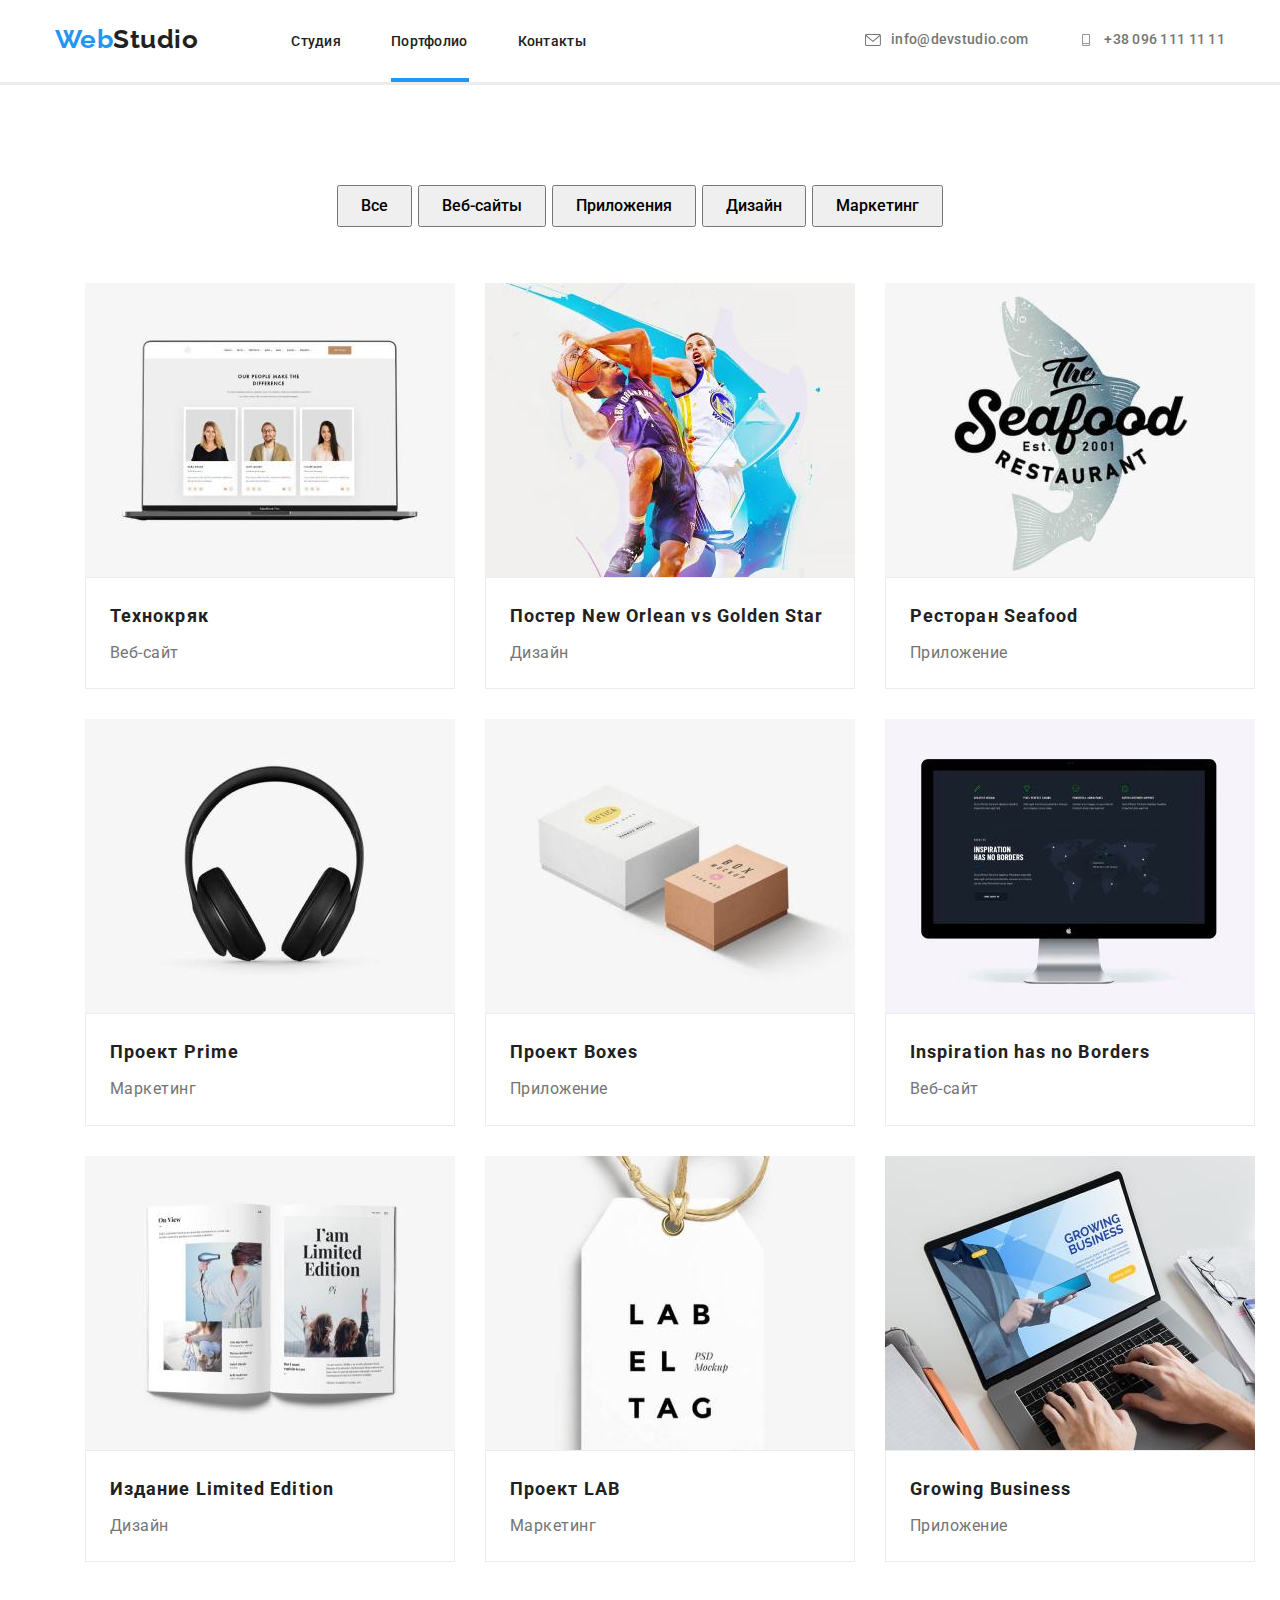
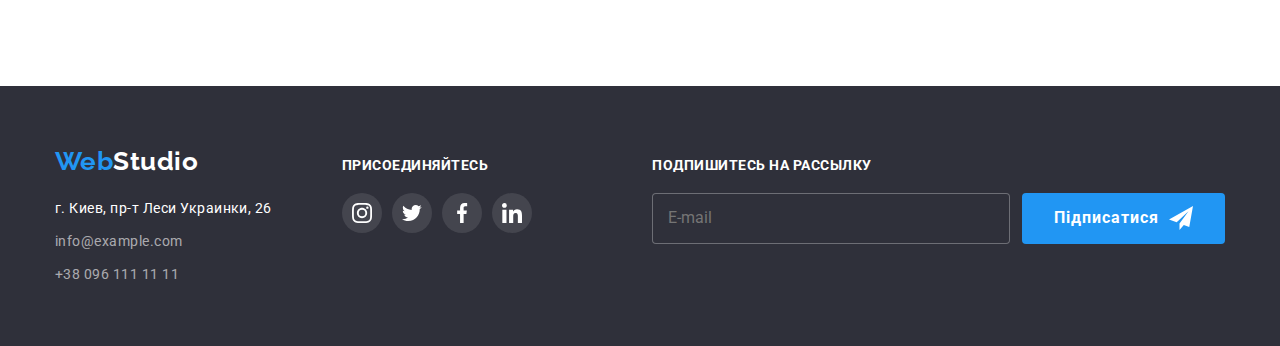
==== portfolio.html @ fed815fc "fix" ====
<!DOCTYPE html>
<html lang="ru">

<head>
    <meta charset="UTF-8">
    <meta http-equiv="X-UA-Compatible" content="IE=edge">
    <meta name="viewport" content="width=device-width, initial-scale=1.0">
    <title>Document</title>
    <link rel="preconnect" href="https://fonts.gstatic.com" crossorigin>
    <link
        href="https://fonts.googleapis.com/css2?family=Raleway:wght@700&family=Roboto:wght@400;500;700;900&display=swap"
        rel="stylesheet" />
    <link rel="stylesheet" href="link rel=" preconnect href="https://fonts.googleapis.com">
    <link rel="stylesheet"
        href="https://cdnjs.cloudflare.com/ajax/libs/modern-normalize/1.1.0/modern-normalize.min.css">
    <link rel="stylesheet" href="./css/main.min.css">
</head>

<body>

    <header class="header__portfolio">
        <div class="container">
            <div class="header__nav">
                <nav class="header__main-nav">
                    <div class="header__logo">
                        <a class="logo" href="./index.html"><span class="web">Web</span>Studio</a>
                    </div>

                    <ul class="site__nav">
                        <li class="site__nav-linc"><a href="./index.html" class="linc">Студия</a></li>
                        <li class="site__nav-linc"><a href="./portfolio.html" class="linc portfolio">Портфолио</a></li>
                        <li class="site__nav-linc"><a href="" class="linc">Контакты</a></li>
                    </ul>
                </nav>
                <ul class="contact">
                    <li class="contact__item"> <a class="contact__link" href="emailto:info@devstudio.com"><svg
                                class="contact__icon" width="16" height="12">
                                <use href="./images/symbol-defs.svg#icon-envelope"> </use>
                            </svg>info@devstudio.com </a></li>
                    <li> <a class="contact__link" href="tel:+380961111111"><svg class="contact__icon" width="16"
                                height="12">
                                <use href="./images/symbol-defs.svg#icon-phone"> </use>
                            </svg> +38 096 111 11 11</a></li>

                </ul>

            </div>
        </div>
    </header>

    <main>

        <section class="section-filters">
            <div class="container">
                <h1 class="visually__hidden">фильтры</h1>
                <ul class="filters">
                    <li>
                        <button class="btn-portfolio" type="button">Все</button>
                    </li>
                    <li>
                        <button class="btn-portfolio" type="button">Веб-сайты</button>
                    </li>
                    <li>
                        <button class="btn-portfolio" type="button">Приложения</button>
                    </li>
                    <li>
                        <button class="btn-portfolio" type="button">Дизайн</button>
                    </li>
                    <li>
                        <button class="btn-portfolio" type="button">Маркетинг</button>
                    </li>
                </ul>


                <ul class="filters-content">
                    <li class="ftr-content">
                        <a class="portfolio-link" href="#">

                            <div class="portfolio-wraper">
                                <img class="img-portfolio" src="./images/img(1).jpg" alt="ноутбук" width="370">
                                <div class="portfolio-text">
                                    <p>Ресурс предлагает комплексные предложения с разным уровнем функционала и
                                        сервисов.
                                        Все это позволит посетителю получить исчерпывающие сведения о компании или
                                        частном
                                        лице.</p>
                                </div>

                            </div>
                            <div class="card-text">
                                <h2 class="title-portfolio">Технокряк</h2>
                                <p class="title-work">Веб-сайт</p>
                            </div>
                        </a>
                    </li>
                    <li class="ftr-content">
                        <a class="portfolio-link" href="#">
                            <div class="portfolio-wraper">
                                <img class="img-portfolio" src="./images/img(2).jpg" alt="баскетболисти" width="370">
                                <div class="portfolio-text">
                                    <p>Ресурс предлагает комплексные предложения с разным уровнем функционала и
                                        сервисов.
                                        Все это позволит посетителю получить исчерпывающие сведения о компании или
                                        частном
                                        лице.</p>
                                </div>
                            </div>
                            <div class="card-text">
                                <h2 class="title-portfolio">Постер New Orlean vs Golden Star</h2>
                                <p class="title-work">Дизайн</p>
                            </div>
                        </a>
                    </li>
                    <li class="ftr-content">
                        <a class="portfolio-link" href="#">
                            <div class="portfolio-wraper">
                                <img class="img-portfolio" src="./images/img(3).jpg" alt="рыба" width="370">
                                <div class="portfolio-text">
                                    <p>Ресурс предлагает комплексные предложения с разным уровнем функционала и
                                        сервисов.
                                        Все это позволит посетителю получить исчерпывающие сведения о компании или
                                        частном
                                        лице.</p>
                                </div>
                            </div>
                            <div class="card-text">
                                <h2 class="title-portfolio">Ресторан Seafood</h2>
                                <p class="title-work">Приложение</p>
                            </div>
                        </a>
                    </li>
                    <li class="ftr-content">
                        <a class="portfolio-link" href="#">
                            <div class="portfolio-wraper">
                                <img class="img-portfolio" src="./images/img(4).jpg" alt="наушники" width="370">
                                <div class="portfolio-text">
                                    <p>Ресурс предлагает комплексные предложения с разным уровнем функционала и
                                        сервисов.
                                        Все это позволит посетителю получить исчерпывающие сведения о компании или
                                        частном
                                        лице.</p>
                                </div>
                            </div>
                            <div class="card-text">
                                <h2 class="title-portfolio">Проект Prime</h2>
                                <p class="title-work">Маркетинг</p>
                            </div>
                        </a>
                    </li>
                    <li class="ftr-content">
                        <a class="portfolio-link" href="#">
                            <div class="portfolio-wraper">
                                <img class="img-portfolio" src="./images/img(5).jpg" alt="коробки" width="370">
                                <div class="portfolio-text">
                                    <p>Ресурс предлагает комплексные предложения с разным уровнем функционала и
                                        сервисов.
                                        Все это позволит посетителю получить исчерпывающие сведения о компании или
                                        частном
                                        лице.</p>
                                </div>
                            </div>
                            <div class="card-text">
                                <h2 class="title-portfolio">Проект Boxes</h2>
                                <p class="title-work">Приложение</p>
                            </div>
                        </a>
                    </li>
                    <li class="ftr-content">
                        <a class="portfolio-link" href="#">
                            <div class="portfolio-wraper">
                                <img class="img-portfolio" src="./images/img(6).jpg" alt="монитор" width="370">
                                <div class="portfolio-text">
                                    <p>Ресурс предлагает комплексные предложения с разным уровнем функционала и
                                        сервисов.
                                        Все это позволит посетителю получить исчерпывающие сведения о компании или
                                        частном
                                        лице.</p>
                                </div>
                            </div>
                            <div class="card-text">
                                <h2 class="title-portfolio">Inspiration has no Borders</h2>
                                <p class="title-work">Веб-сайт</p>
                            </div>
                        </a>
                    </li>
                    <li class="ftr-content">
                        <a class="portfolio-link" href="#">
                            <div class="portfolio-wraper">
                                <img class="img-portfolio" src="./images/img(7).jpg" alt="книга" width="370">
                                <div class="portfolio-text">
                                    <p>Ресурс предлагает комплексные предложения с разным уровнем функционала и
                                        сервисов.
                                        Все это позволит посетителю получить исчерпывающие сведения о компании или
                                        частном
                                        лице.</p>
                                </div>
                            </div>
                            <div class="card-text">
                                <h2 class="title-portfolio">Издание Limited Edition</h2>
                                <p class="title-work">Дизайн</p>
                            </div>
                        </a>
                    </li>
                    <li class="ftr-content">
                        <a class="portfolio-link" href="#">
                            <div class="portfolio-wraper">
                                <img class="img-portfolio" src="./images/img(8).jpg" alt="бирка" width="370">
                                <div class="portfolio-text">
                                    <p>Ресурс предлагает комплексные предложения с разным уровнем функционала и
                                        сервисов.
                                        Все это позволит посетителю получить исчерпывающие сведения о компании или
                                        частном
                                        лице.</p>
                                </div>
                            </div>
                            <div class="card-text">
                                <h2 class="title-portfolio">Проект LAB</h2>
                                <p class="title-work">Маркетинг</p>
                            </div>
                        </a>
                    </li>
                    <li class="ftr-content">
                        <a class="portfolio-link" href="#">
                            <div class="portfolio-wraper">
                                <img class="img-portfolio" src="./images/img(9).jpg" alt="ноутбук" width="370">
                                <div class="portfolio-text">
                                    <p>Ресурс предлагает комплексные предложения с разным уровнем функционала и
                                        сервисов.
                                        Все это позволит посетителю получить исчерпывающие сведения о компании или
                                        частном
                                        лице.</p>
                                </div>
                            </div>
                            <div class="card-text">
                                <h2 class="title-portfolio">Growing Business</h2>
                                <p class="title-work">Приложение</p>
                            </div>
                        </a>
                    </li>

                </ul>
            </div>
        </section>

    </main>
    <footer class="footer">
        <div class="container-futer container">
            <div class="ftr-cont">
                <div class="footer-content">
                    <a class="logo-footer" href="./index.html"><span class="web">Web</span>Studio</a>
                </div>
                <address>
                    <ul class="address">
                        <li><a class="location" href="https://bit.ly/3pXMvUd" target="_blank"
                                rel="noopener noreferrer">г. Киев, пр-т
                                Леси Украинки, 26</a> </li>
                        <li><a class="link" href="mailto:info@devstudio.com">info@example.com</a> </li>
                        <li><a class="contact-num" href="tel:+380961111111">+38 096 111 11 11</a> </li>
                    </ul>
                </address>
            </div>

            <div class="footer-icons">
                <p class="ftr-title">присоединяйтесь</p>
                <ul class="soc-list-ftr">
                    <li class="soc-item"><a class="soc-link-ftr" href=""><svg class="icons-footer" width="20"
                                height="20">
                                <use href="./images/symbol-defs.svg#icon-instagram"></use>
                            </svg></a></li>
                    <li class="soc-item"><a class="soc-link-ftr" href=""><svg class="icons-footer" width="20"
                                height="20">
                                <use href="./images/symbol-defs.svg#icon-twitter"></use>
                            </svg></a></li>
                    <li class="soc-item"><a class="soc-link-ftr" href=""><svg class="icons-footer" width="20"
                                height="20">
                                <use href="./images/symbol-defs.svg#icon-facebook"></use>
                            </svg></a></li>
                    <li class="soc-item"><a class="soc-link-ftr" href=""><svg class="icons-footer" width="20"
                                height="20">
                                <use href="./images/symbol-defs.svg#icon-linkedin"></use>
                            </svg></a></li>
                </ul>
            </div>
            <div class="sub-container">
                <p class="sub-text">Подпишитесь на рассылку</p>
                <form class="subscribe-form">
                    <input type="email" name="subscribe-email" placeholder="E-mail" class="subscribe-input" />
                    <button type="submit" class="button-primary">
                        Підписатися
                        <svg class="subscribe-icon" width="24" height="24">
                            <use href="./images/symbol-defs.svg#icon-send"></use>
                        </svg>
                    </button>
                </form>
            </div>
        </div>
    </footer>
</body>
---- css/main.min.css ----
:root{--primary-text-color: #212121;--title-text-color: #757575;--accent-color: #2196F3;--hero-title-color: #ffffff;--background-hero-color: #2F303A;--transition: 250ms cubic-bezier(0.4, 0, 0.2, 1);--from-modal-color: rgba(33, 150, 243, 1)}.visually__hidden{position:absolute;width:1px;height:1px;margin:-1px;border:0;padding:0;white-space:normal;clip-path:inset(100%);clip:rect(0 0 0 0);overflow:hidden}h1,h2,h3,h4,p,ul{margin:0px;padding-left:0px}ul{list-style:none}a{text-decoration:none}img{display:block;max-width:100%;height:auto}.p{font-size:16px;line-height:1.9}.container{width:100%;padding-left:15px;padding-right:15px;margin:0 auto}@media screen and (min-width: 480px){.container{width:480px}}@media screen and (min-width: 768px){.container{width:768px}}@media screen and (min-width: 1200px){.container{width:1200px}}body{background-color:var(--hero-title-color);color:var(--title-text-color);font-family:"Roboto",sans-serif;font-style:normal;font-weight:400;letter-spacing:0.03em}.section{padding-bottom:60px;padding-top:60px}@media (min-width: 1200px){.section{padding-bottom:94px;padding-top:94px}}.section__title{text-align:center;margin-left:auto;margin-right:auto;margin-bottom:50px;color:var(--primary-text-color);font-weight:700;font-size:36px;line-height:1.16;text-align:center}.button{cursor:pointer;color:var(--primary-text-color);background-color:var(--accent-color);font-family:"Roboto",sans-serif;font-style:normal}.button-primary{margin-left:auto;margin-right:auto;display:flex;align-items:center;justify-content:center;border-radius:4px;padding:10px 32px;border:none;min-width:200px;color:var(--hero-title-color);background-color:var(--accent-color);cursor:pointer;font-family:inherit;font-style:normal;font-weight:700;font-size:16px;line-height:1.9;letter-spacing:0.06em;transition:background-color,var(--transition)}.button-primary:hover,.button-primary:focus{background-color:#188CE8}.btn-portfolio{cursor:pointer;font-family:inherit;font-style:normal;font-weight:500;font-size:16px;line-height:1.6;padding:6px 22px;transition-property:color, background-color, box-shadow;transition-duration:250ms;transition-timing-function:cubic-bezier(0.4, 0, 0.2, 1)}.btn-portfolio:hover,.btn-portfolio:focus{color:var(--hero-title-color);background-color:var(--accent-color);box-shadow:0px 3px 1px rgba(0,0,0,0.1),0px 1px 2px rgba(0,0,0,0.08),0px 2px 2px rgba(0,0,0,0.12);border-radius:4px}.modal{max-width:528px;min-height:581px;width:100%;left:50%;top:50%;position:absolute;background-color:var(--hero-title-color);transform:translate(-50%, -50%);transition:transform 500ms linear;border-radius:4px;box-shadow:rgba(0,0,0,0.1)}.backdrop.is-hidden .modal{transform:translate(-50%, -50%) scale(0) rotate(45deg)}.button-modal{position:absolute;right:8px;top:8px;border-radius:50% 50%;border-color:rgba(0,0,0,0.1);background-color:transparent;display:flex;align-items:center;justify-content:center;width:30px;height:30px;transition:fill var(--transition);cursor:pointer}.modal-title{text-align:center;color:var(--primary-text-color);font-weight:700;font-size:20px;line-height:1.15;text-align:center;letter-spacing:0.03em;margin-left:40px;margin-right:40px;margin-bottom:12px;padding-top:40px}.backdrop{width:100%;height:100%;position:fixed;background-color:rgba(0,0,0,0.2);z-index:999;opacity:1;top:0;left:0;transition:opacity 500ms linear,visibility 500ms linear}.is-hidden{opacity:0;visibility:hidden;pointer-events:none}.close-svg{width:18px;height:18px;cursor:pointer;transition:fill var(--transition)}.button-modal:hover .close-svg,.button-modal:focus .close-svg{fill:var(--accent-color)}.header__nav{display:none}@media screen and (min-width: 768px){.header__nav{display:flex;justify-content:space-between}}.header__main-nav,.header__logo{display:flex}.web{color:var(--accent-color);font-family:Raleway, sans-serif;font-weight:700;font-size:26px;line-height:1.19;margin-top:24px}.logo{margin-right:93px;padding-top:24px;padding-bottom:25px;color:var(--primary-text-color);font-family:Raleway, sans-serif;font-weight:700;font-size:26px;line-height:1.19;transition:color,var(--transition)}.logo:hover{color:var(--accent-color)}.site__nav .linc{color:var(--primary-text-color);font-weight:500;font-size:14px;line-height:1.14;letter-spacing:0.02em;transition:color,var(--transition)}.site__nav .linc:hover,.site__nav .linc:focus{color:var(--accent-color)}.site__nav{display:flex;padding:0}.site__nav-linc{margin-right:50px;padding-bottom:32px;padding-top:32px;position:relative}.site__nav .linc.curent{color:var(--accent-color)}.link{margin-bottom:9px;display:block;transition:color,var(--transition)}.linc.portfolio::after{content:"";display:block;position:absolute;background-color:var(--accent-color);width:78px;height:4px;margin-top:28px}.linc.curent::after{content:"";display:block;position:absolute;background-color:var(--accent-color);width:48px;height:4px;margin-top:28px}.contact{display:flex;padding-top:32px;padding-bottom:32px}.contact__item{margin-right:50px}.contact__icon{margin-right:10px;fill:var(--title-text-color);transition:fill,var(--transition)}.contact__link:hover .contact__icon{fill:var(--accent-color)}.contact__link:focus .contact__icon{fill:var(--accent-color)}.contact__link{display:flex;align-items:center;color:var(--title-text-color);font-weight:500;font-size:14px;line-height:1.14;letter-spacing:0.02em;transition:color,var(--transition)}.contact__link:hover,.contact__link:focus{color:var(--accent-color)}.contact-num{display:block;transition:color,var(--transition)}.link,.contact-num{color:rgba(255,255,255,0.6);font-style:normal}.link:hover,.contact-num:hover{color:var(--accent-color)}.link:focus,.contact-num:focus{color:var(--accent-color)}address{font-size:14px;line-height:1.7}.location{margin-bottom:9px;display:block;color:var(--hero-title-color);font-family:"Roboto",sans-serif;font-style:normal}footer{background-color:var(--background-hero-color);padding-top:60px;padding-bottom:60px;margin:0 auto}.logo-footer{color:var(--hero-title-color);font-family:Raleway, sans-serif;font-weight:700;font-size:26px;line-height:1.19}.icons-footer{fill:var(--hero-title-color)}.footer-content{display:block;padding-bottom:20px}.ftr-title{text-transform:uppercase;font-weight:700;color:var(--hero-title-color);font-size:14px;text-align:initial}.footer-icons{text-align:center}.ftr-cont{margin-right:70px}.container-futer{display:flex;align-items:baseline}.soc-list-ftr{display:flex;justify-self:auto;justify-content:center;align-items:center;padding-top:20px}.soc-item:not(:last-child){margin-right:10px}.soc-link-ftr{width:40px;height:40px;display:flex;justify-self:auto;justify-content:center;align-items:center;border-radius:50% 50%;background-color:rgba(255,255,255,0.1);transition:background-color,var(--transition)}.soc-link-ftr:hover,.soc-link-ftr:focus{background-color:#2196F3}.address{display:contents}.icons-footer{fill:var(--hero-title-color);transition:fill,var(--transition)}.icons-footer:hover{fill:var(--hero-title-color)}.soc-link-ftr:hover .icons-footer,.soc-link-ftr:focus .icons-footer{fill:var(--hero-title-color)}.portfolio-wraper{position:relative;overflow:hidden}.portfolio-text{position:absolute;top:0;left:0;width:100%;height:100%;color:var(--hero-title-color);background-color:rgba(33,150,243,0.9);transform:translateY(100%);transition:transform var(--transition);padding:63px 24px;font-size:18px;line-height:1.7;letter-spacing:0.06em}.portfolio-link:hover .portfolio-text,.portfolio-link:focus .portfolio-text{transform:translateY(0)}.header__portfolio{border-bottom:solid #ECECEC}.img-portfolio{display:block}.card-text{padding:20px 24px;border:1px solid #ECECEC}.title-portfolio{margin-bottom:4px;color:var(--primary-text-color);font-weight:700;font-size:18px;line-height:2;letter-spacing:0.06em}.portfolio-link{display:block;transition:box-shadow var(--transition)}.portfolio-link:hover,.portfolio-link:focus{box-shadow:0px 1px 1px rgba(0,0,0,0.12),0px 4px 4px rgba(0,0,0,0.06),1px 4px 6px rgba(0,0,0,0.16)}.title-work{line-height:1.9;color:var(--title-text-color);font-family:Roboto, sans-serif;font-style:normal;font-weight:400;letter-spacing:0.03em}.section-filters{padding-top:100px;padding-bottom:94px}.ftr-content{flex-basis:calc((100% - 90px) / 3);margin-left:30px;margin-bottom:30px}.filters-content{display:flex;flex-wrap:wrap;padding-left:0;margin-right:-30px;margin-right:-30px}.filters{display:flex;justify-content:center;margin-bottom:56px}.filters>li:not(:last-child){margin-right:6px}.group-list{display:flex;justify-self:auto;align-items:center;justify-content:center;padding-left:0px}.group-link{width:170px;height:92px;display:flex;border:1px solid #AFB1B8;border-radius:4px;align-items:center;justify-content:center;fill:#AFB1B8;transition:fill,var(--transition)}.group-link:hover,.group-link:focus{border-color:var(--accent-color);fill:var(--accent-color)}.group{width:106px;height:60px}.group-item:not(:last-child){margin-right:30px}.group-section{padding-top:95px;padding-bottom:94px}.sub-container{display:block;align-items:center;justify-content:center;margin-left:auto}.subscribe-icon{text-align:center;margin-left:10px;fill:var(--hero-title-color)}.subscribe-form{display:flex;align-items:center}.sub-text{text-transform:uppercase;font-weight:700;color:#ffffff;font-size:14px;margin-bottom:20px}.subscribe-input{padding-left:15px;padding-bottom:15px;padding-top:15px;width:358px;margin-right:12px;background-color:var(--background-hero-color);border:1px solid rgba(255,255,255,0.3);border-radius:4px;color:var(--hero-title-color)}.form-wrapers{margin-bottom:20px}.form{display:flex;flex-direction:column;margin-left:40px;margin-right:40px}.form-label-checkbox{display:flex;align-items:center;justify-content:center;margin-bottom:10px;font-size:14px;margin-bottom:30px}.form-label{display:flex;flex-direction:column;font-size:12px;line-height:1.16;letter-spacing:0.01em}.form-label:not(:last-child){margin-bottom:10px}.form-link{color:var(--accent-color);border-bottom:1px solid var(--accent-color)}.form-input{padding:12px;width:100%;border:1px solid var(--title-text-color);border-radius:4px;height:40px;transition:fill var(--transition)}.form-input:hover,.form-input:focus{border:1px solid var(--from-modal-color)}.form-text{margin-bottom:5px}.check-text{font-size:14px}.form-textarea{height:120px;resize:none}.form-textarea::placeholder{color:rgba(117,117,117,0.5)}.form-icon-wrap{position:relative}.form-checkbox{width:16px;height:15px;border:1px solid var(--title-text-color);margin-right:10px;display:flex;justify-content:center;align-items:center;border-radius:4px}.form-check-input:hover+.form-checkbox,.form-check-input:focus+.form-checkbox{border:1px solid var(--from-modal-color)}.form-check-input:checked+.form-checkbox{background-color:var(--from-modal-color);border:1px solid var(--from-modal-color)}.form-icon-wrap .form-input{padding-left:40px}.form-icon{position:absolute;left:10px;top:50%;transform:translateY(-50%);fill:#212121;transition:fill var(--transition)}.form-input:hover+.form-icon,.form-input:focus+.form-icon{fill:var(--from-modal-color)}.soc-list{display:flex;justify-self:auto;justify-content:center;align-items:center;padding:0px;padding:0px 0px 30px 0px;margin-top:16px}.soc-item:not(:last-child){margin-right:10px}.soc-link{width:40px;height:40px;display:flex;justify-self:auto;justify-content:center;align-items:center;border-radius:50% 50%;transition:background-color,var(--transition)}.soc-link:hover,.soc-link:focus{background-color:#2196F3}.icons{fill:#AFB1B8;transition:fill,var(--transition)}.icons:hover{fill:var(--hero-title-color)}.soc-link:hover .icons,.soc-link:focus .icons{fill:var(--hero-title-color)}.section-team{padding-top:94px;padding-bottom:94px;background-color:#F5F4FA;margin:0 auto}.comand-cards{padding-top:30px;background-color:#ffffff}.comand-bloc{border:1px solid #AFB1B8;box-shadow:0px 10px 10px -5px #000}.comand-bloc:not(:last-child){margin-right:30px}@media (min-width: 1200px){.comand{display:flex;justify-content:flex-start;padding:0}}.comand-name,.profession{text-align:center}.section__hero{padding-top:118px;padding-bottom:118px;background-color:var(--background-hero-color);background-image:linear-gradient(rgba(47,48,58,0.4), rgba(47,48,58,0.4)),url(../images/herofon-sm.jpg);background-repeat:no-repeat;background-size:cover}@media (min-width: 1200px){.section__hero{padding-top:200px;padding-bottom:200px;max-width:1600рх;margin:0 auto;background-image:linear-gradient(rgba(47,48,58,0.4), rgba(47,48,58,0.4)),url(../images/herofon.jpg)}}.hero__block{display:flow-root}.hero__title{display:block;margin-right:auto;margin-left:auto;max-width:360px;margin-bottom:30px;color:var(--hero-title-color);font-weight:900;font-size:26px;line-height:1.36;text-align:center;letter-spacing:0.06em;text-transform:uppercase}@media (min-width: 1200px){.hero__title{max-width:696px;font-size:44px}}.images{display:flex;justify-content:flex-start;padding:0;flex-wrap:wrap;margin-top:-30px;margin-left:-30px}.img__work{position:relative;flex-basis:calc(100% / 3 - 30px);margin-top:30px;margin-left:30px}.img__text{position:absolute;background-color:rgba(47,48,58,0.8);color:var(--hero-title-color);width:100%;text-align:center;padding-top:27px;padding-bottom:27px;bottom:0;left:0}.icon__qualitis{padding:25px 102px;background-color:#F5F4FA;max-width:270px;margin-bottom:30px;border-radius:4px}.title{margin-bottom:10px;color:var(--primary-text-color);font-weight:700;font-size:14px;line-height:1.14;text-transform:uppercase}.description{margin-right:30px;width:270px;height:75px;font-size:14px;line-height:1.7}.description:last-child{margin-right:0 px}@media (min-width: 768px){.feature{display:flex;justify-content:center}}@media (min-width: 480px){.feature{text-align:center}}.feature .title{color:var(--primary-text-color)}.comand-teem{display:block}.comand-name{margin-bottom:10px;color:var(--primary-text-color);font-weight:500;font-size:16px;line-height:1.18}.profession{font-size:16px;line-height:1.18}
/*# sourceMappingURL=main.min.css.map */
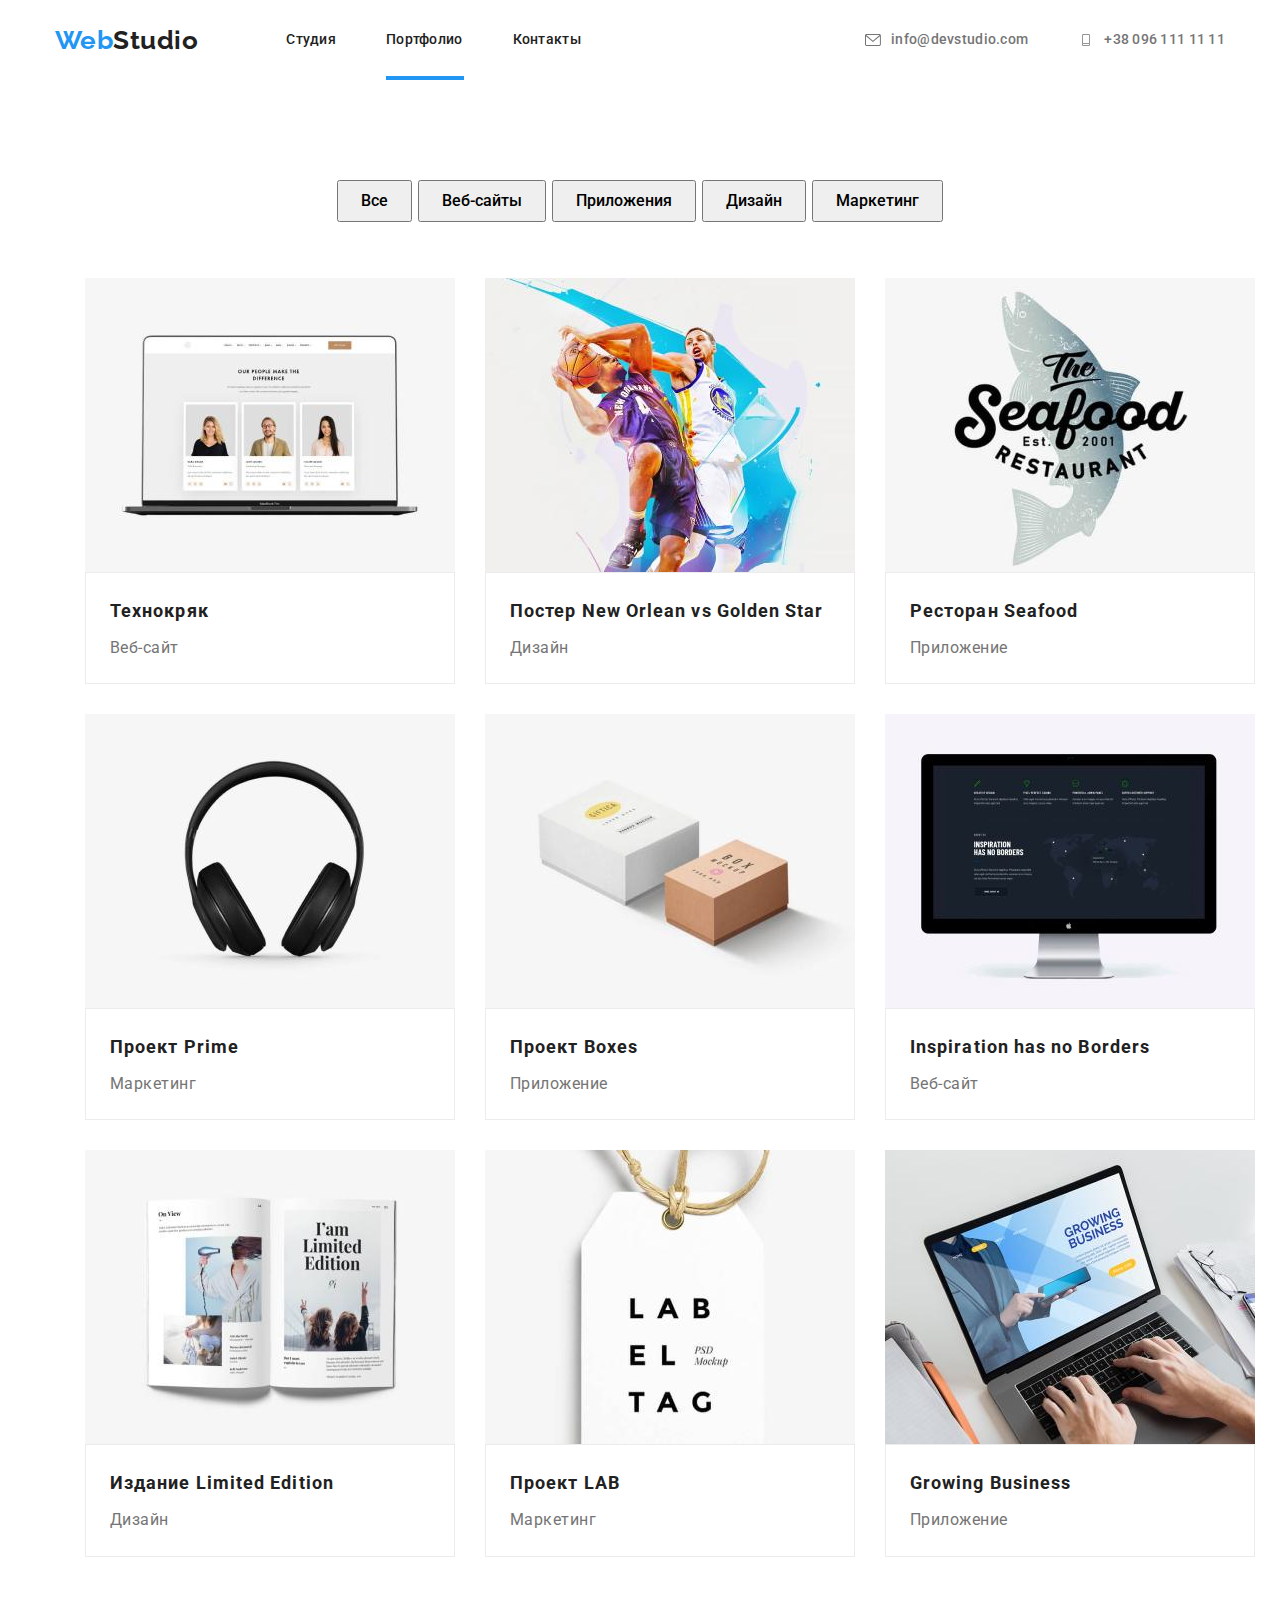
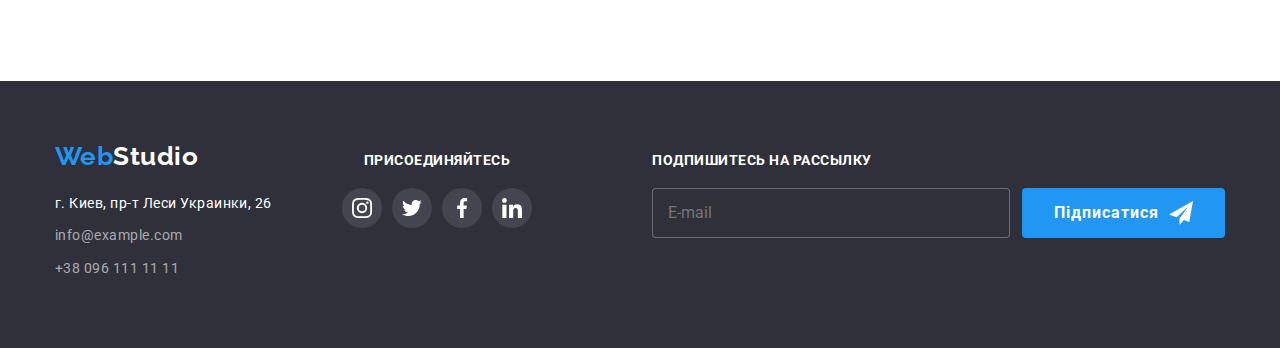
==== commit 9db632ee: "fix4" ====
--- a/portfolio.html
+++ b/portfolio.html
@@ -18,35 +18,85 @@
 
 <body>
 
-    <header class="header__portfolio">
-        <div class="container">
-            <div class="header__nav">
-                <nav class="header__main-nav">
-                    <div class="header__logo">
-                        <a class="logo" href="./index.html"><span class="web">Web</span>Studio</a>
-                    </div>
-
-                    <ul class="site__nav">
-                        <li class="site__nav-linc"><a href="./index.html" class="linc">Студия</a></li>
-                        <li class="site__nav-linc"><a href="./portfolio.html" class="linc portfolio">Портфолио</a></li>
-                        <li class="site__nav-linc"><a href="" class="linc">Контакты</a></li>
-                    </ul>
-                </nav>
+    <header class="header">
+        <div class="container header__container">
+    <div class="header__nav">
+        <nav class="header__main-nav">
+            
+                <a class="logo" href="./index.html"><span class="web">Web</span>Studio</a>
+            
+        
+                <ul class="site__nav">
+                    <li class="site__nav-item"><a href="./index.html" class=" site__nav-linc">Студия</a></li>
+                    <li class="site__nav-item"><a href="./portfolio.html" class="linc portfolio linc site__nav-linc">Портфолио</a></li>
+                    <li class="site__nav-item"><a href="" class="linc site__nav-linc">Контакты</a></li>
+                </ul>
+            
+         </nav>
                 <ul class="contact">
-                    <li class="contact__item"> <a class="contact__link" href="emailto:info@devstudio.com"><svg
-                                class="contact__icon" width="16" height="12">
-                                <use href="./images/symbol-defs.svg#icon-envelope"> </use>
-                            </svg>info@devstudio.com </a></li>
-                    <li> <a class="contact__link" href="tel:+380961111111"><svg class="contact__icon" width="16"
-                                height="12">
-                                <use href="./images/symbol-defs.svg#icon-phone"> </use>
-                            </svg> +38 096 111 11 11</a></li>
-
-                </ul>
-
-            </div>
-        </div>
-    </header>
+                     <li class="contact__item"> <a class="contact__link" href="emailto:info@devstudio.com"><svg class="contact__icon" width="16" height="12"><use href="./images/symbol-defs.svg#icon-envelope"> </use></svg>info@devstudio.com </a></li>
+                     <li class="contact__item"> <a class="contact__link" href="tel:+380961111111"><svg class="contact__icon" width="16" height="12"><use href="./images/symbol-defs.svg#icon-phone"> </use></svg> +38 096 111 11 11</a></li>
+                     
+                </ul>
+            
+    </div>
+    
+            <button  
+                class="menu-btn"
+                type="button"
+                aria-label="кнопка отрытия меню"
+                aria-expanded="false"
+                data-menu-button
+              >
+                <svg width="40" height="40">
+                  <use
+                    class="icon-open"
+                    href="./images/symbol-defs.svg#icon-menu-mob"
+                  ></use>
+                  <use
+                    class="icon-close"
+                    href="./images/symbol-defs.svg#icon-close"
+                  ></use>
+                </svg>
+              </button>
+              <div class="mobile-menu" data-menu>
+                
+                <ul class="mobile-menu-nav">
+                  <li class="mobile-menu-item">
+                    <a href="./index.html" class="mobile-menu-link">Студия </a>
+                  </li>
+                  <li class="mobile-menu-item">
+                    <a href="./portfolio.html" class="mobile-menu-link">Портфолио</a>
+                  </li>
+                  <li class="mobile-menu-item">
+                    <a href="" class="mobile-menu-link">Контакты</a>
+                  </li>
+                </ul>
+                <ul class="mobile-menu-contacts">
+                  <li class="mobile-menu-item">
+                    <a href="" class="mobile-menu-link">+38 096 111 11 11</a>
+                  </li>
+                  <li class="mobile-menu-item">
+                    <a href="" class="mobile-menu-link">info@devstudio.com</a>
+                  </li>
+                </ul>
+                <ul class="mobile-menu-socials">
+                  <li class="mobile-menu-social">
+                    <a href="" class="mobile-menu-link">Instagram </a>
+                  </li>
+                  <li class="mobile-menu-social">
+                    <a href="" class="mobile-menu-link">Twitter</a>
+                  </li>
+                  <li class="mobile-menu-social">
+                    <a href="" class="mobile-menu-link">Facebook</a>
+                  </li>
+                  <li class="mobile-menu-social">
+                    <a href="" class="mobile-menu-link">LinkedIn</a>
+                  </li>
+                </ul>
+              </div>
+          </div>
+        </header>
 
     <main>
 
@@ -295,4 +345,6 @@
             </div>
         </div>
     </footer>
+    <script src="./js/mobile-menu-single-btn.js"></script>
+
 </body>--- a/css/main.min.css
+++ b/css/main.min.css
@@ -1,2 +1,2 @@
-:root{--primary-text-color: #212121;--title-text-color: #757575;--accent-color: #2196F3;--hero-title-color: #ffffff;--background-hero-color: #2F303A;--transition: 250ms cubic-bezier(0.4, 0, 0.2, 1);--from-modal-color: rgba(33, 150, 243, 1)}.visually__hidden{position:absolute;width:1px;height:1px;margin:-1px;border:0;padding:0;white-space:normal;clip-path:inset(100%);clip:rect(0 0 0 0);overflow:hidden}h1,h2,h3,h4,p,ul{margin:0px;padding-left:0px}ul{list-style:none}a{text-decoration:none}img{display:block;max-width:100%;height:auto}.p{font-size:16px;line-height:1.9}.container{width:100%;padding-left:15px;padding-right:15px;margin:0 auto}@media screen and (min-width: 480px){.container{width:480px}}@media screen and (min-width: 768px){.container{width:768px}}@media screen and (min-width: 1200px){.container{width:1200px}}body{background-color:var(--hero-title-color);color:var(--title-text-color);font-family:"Roboto",sans-serif;font-style:normal;font-weight:400;letter-spacing:0.03em}.section{padding-bottom:60px;padding-top:60px}@media (min-width: 1200px){.section{padding-bottom:94px;padding-top:94px}}.section__title{text-align:center;margin-left:auto;margin-right:auto;margin-bottom:50px;color:var(--primary-text-color);font-weight:700;font-size:36px;line-height:1.16;text-align:center}.button{cursor:pointer;color:var(--primary-text-color);background-color:var(--accent-color);font-family:"Roboto",sans-serif;font-style:normal}.button-primary{margin-left:auto;margin-right:auto;display:flex;align-items:center;justify-content:center;border-radius:4px;padding:10px 32px;border:none;min-width:200px;color:var(--hero-title-color);background-color:var(--accent-color);cursor:pointer;font-family:inherit;font-style:normal;font-weight:700;font-size:16px;line-height:1.9;letter-spacing:0.06em;transition:background-color,var(--transition)}.button-primary:hover,.button-primary:focus{background-color:#188CE8}.btn-portfolio{cursor:pointer;font-family:inherit;font-style:normal;font-weight:500;font-size:16px;line-height:1.6;padding:6px 22px;transition-property:color, background-color, box-shadow;transition-duration:250ms;transition-timing-function:cubic-bezier(0.4, 0, 0.2, 1)}.btn-portfolio:hover,.btn-portfolio:focus{color:var(--hero-title-color);background-color:var(--accent-color);box-shadow:0px 3px 1px rgba(0,0,0,0.1),0px 1px 2px rgba(0,0,0,0.08),0px 2px 2px rgba(0,0,0,0.12);border-radius:4px}.modal{max-width:528px;min-height:581px;width:100%;left:50%;top:50%;position:absolute;background-color:var(--hero-title-color);transform:translate(-50%, -50%);transition:transform 500ms linear;border-radius:4px;box-shadow:rgba(0,0,0,0.1)}.backdrop.is-hidden .modal{transform:translate(-50%, -50%) scale(0) rotate(45deg)}.button-modal{position:absolute;right:8px;top:8px;border-radius:50% 50%;border-color:rgba(0,0,0,0.1);background-color:transparent;display:flex;align-items:center;justify-content:center;width:30px;height:30px;transition:fill var(--transition);cursor:pointer}.modal-title{text-align:center;color:var(--primary-text-color);font-weight:700;font-size:20px;line-height:1.15;text-align:center;letter-spacing:0.03em;margin-left:40px;margin-right:40px;margin-bottom:12px;padding-top:40px}.backdrop{width:100%;height:100%;position:fixed;background-color:rgba(0,0,0,0.2);z-index:999;opacity:1;top:0;left:0;transition:opacity 500ms linear,visibility 500ms linear}.is-hidden{opacity:0;visibility:hidden;pointer-events:none}.close-svg{width:18px;height:18px;cursor:pointer;transition:fill var(--transition)}.button-modal:hover .close-svg,.button-modal:focus .close-svg{fill:var(--accent-color)}.header__nav{display:none}@media screen and (min-width: 768px){.header__nav{display:flex;justify-content:space-between}}.header__main-nav,.header__logo{display:flex}.web{color:var(--accent-color);font-family:Raleway, sans-serif;font-weight:700;font-size:26px;line-height:1.19;margin-top:24px}.logo{margin-right:93px;padding-top:24px;padding-bottom:25px;color:var(--primary-text-color);font-family:Raleway, sans-serif;font-weight:700;font-size:26px;line-height:1.19;transition:color,var(--transition)}.logo:hover{color:var(--accent-color)}.site__nav .linc{color:var(--primary-text-color);font-weight:500;font-size:14px;line-height:1.14;letter-spacing:0.02em;transition:color,var(--transition)}.site__nav .linc:hover,.site__nav .linc:focus{color:var(--accent-color)}.site__nav{display:flex;padding:0}.site__nav-linc{margin-right:50px;padding-bottom:32px;padding-top:32px;position:relative}.site__nav .linc.curent{color:var(--accent-color)}.link{margin-bottom:9px;display:block;transition:color,var(--transition)}.linc.portfolio::after{content:"";display:block;position:absolute;background-color:var(--accent-color);width:78px;height:4px;margin-top:28px}.linc.curent::after{content:"";display:block;position:absolute;background-color:var(--accent-color);width:48px;height:4px;margin-top:28px}.contact{display:flex;padding-top:32px;padding-bottom:32px}.contact__item{margin-right:50px}.contact__icon{margin-right:10px;fill:var(--title-text-color);transition:fill,var(--transition)}.contact__link:hover .contact__icon{fill:var(--accent-color)}.contact__link:focus .contact__icon{fill:var(--accent-color)}.contact__link{display:flex;align-items:center;color:var(--title-text-color);font-weight:500;font-size:14px;line-height:1.14;letter-spacing:0.02em;transition:color,var(--transition)}.contact__link:hover,.contact__link:focus{color:var(--accent-color)}.contact-num{display:block;transition:color,var(--transition)}.link,.contact-num{color:rgba(255,255,255,0.6);font-style:normal}.link:hover,.contact-num:hover{color:var(--accent-color)}.link:focus,.contact-num:focus{color:var(--accent-color)}address{font-size:14px;line-height:1.7}.location{margin-bottom:9px;display:block;color:var(--hero-title-color);font-family:"Roboto",sans-serif;font-style:normal}footer{background-color:var(--background-hero-color);padding-top:60px;padding-bottom:60px;margin:0 auto}.logo-footer{color:var(--hero-title-color);font-family:Raleway, sans-serif;font-weight:700;font-size:26px;line-height:1.19}.icons-footer{fill:var(--hero-title-color)}.footer-content{display:block;padding-bottom:20px}.ftr-title{text-transform:uppercase;font-weight:700;color:var(--hero-title-color);font-size:14px;text-align:initial}.footer-icons{text-align:center}.ftr-cont{margin-right:70px}.container-futer{display:flex;align-items:baseline}.soc-list-ftr{display:flex;justify-self:auto;justify-content:center;align-items:center;padding-top:20px}.soc-item:not(:last-child){margin-right:10px}.soc-link-ftr{width:40px;height:40px;display:flex;justify-self:auto;justify-content:center;align-items:center;border-radius:50% 50%;background-color:rgba(255,255,255,0.1);transition:background-color,var(--transition)}.soc-link-ftr:hover,.soc-link-ftr:focus{background-color:#2196F3}.address{display:contents}.icons-footer{fill:var(--hero-title-color);transition:fill,var(--transition)}.icons-footer:hover{fill:var(--hero-title-color)}.soc-link-ftr:hover .icons-footer,.soc-link-ftr:focus .icons-footer{fill:var(--hero-title-color)}.portfolio-wraper{position:relative;overflow:hidden}.portfolio-text{position:absolute;top:0;left:0;width:100%;height:100%;color:var(--hero-title-color);background-color:rgba(33,150,243,0.9);transform:translateY(100%);transition:transform var(--transition);padding:63px 24px;font-size:18px;line-height:1.7;letter-spacing:0.06em}.portfolio-link:hover .portfolio-text,.portfolio-link:focus .portfolio-text{transform:translateY(0)}.header__portfolio{border-bottom:solid #ECECEC}.img-portfolio{display:block}.card-text{padding:20px 24px;border:1px solid #ECECEC}.title-portfolio{margin-bottom:4px;color:var(--primary-text-color);font-weight:700;font-size:18px;line-height:2;letter-spacing:0.06em}.portfolio-link{display:block;transition:box-shadow var(--transition)}.portfolio-link:hover,.portfolio-link:focus{box-shadow:0px 1px 1px rgba(0,0,0,0.12),0px 4px 4px rgba(0,0,0,0.06),1px 4px 6px rgba(0,0,0,0.16)}.title-work{line-height:1.9;color:var(--title-text-color);font-family:Roboto, sans-serif;font-style:normal;font-weight:400;letter-spacing:0.03em}.section-filters{padding-top:100px;padding-bottom:94px}.ftr-content{flex-basis:calc((100% - 90px) / 3);margin-left:30px;margin-bottom:30px}.filters-content{display:flex;flex-wrap:wrap;padding-left:0;margin-right:-30px;margin-right:-30px}.filters{display:flex;justify-content:center;margin-bottom:56px}.filters>li:not(:last-child){margin-right:6px}.group-list{display:flex;justify-self:auto;align-items:center;justify-content:center;padding-left:0px}.group-link{width:170px;height:92px;display:flex;border:1px solid #AFB1B8;border-radius:4px;align-items:center;justify-content:center;fill:#AFB1B8;transition:fill,var(--transition)}.group-link:hover,.group-link:focus{border-color:var(--accent-color);fill:var(--accent-color)}.group{width:106px;height:60px}.group-item:not(:last-child){margin-right:30px}.group-section{padding-top:95px;padding-bottom:94px}.sub-container{display:block;align-items:center;justify-content:center;margin-left:auto}.subscribe-icon{text-align:center;margin-left:10px;fill:var(--hero-title-color)}.subscribe-form{display:flex;align-items:center}.sub-text{text-transform:uppercase;font-weight:700;color:#ffffff;font-size:14px;margin-bottom:20px}.subscribe-input{padding-left:15px;padding-bottom:15px;padding-top:15px;width:358px;margin-right:12px;background-color:var(--background-hero-color);border:1px solid rgba(255,255,255,0.3);border-radius:4px;color:var(--hero-title-color)}.form-wrapers{margin-bottom:20px}.form{display:flex;flex-direction:column;margin-left:40px;margin-right:40px}.form-label-checkbox{display:flex;align-items:center;justify-content:center;margin-bottom:10px;font-size:14px;margin-bottom:30px}.form-label{display:flex;flex-direction:column;font-size:12px;line-height:1.16;letter-spacing:0.01em}.form-label:not(:last-child){margin-bottom:10px}.form-link{color:var(--accent-color);border-bottom:1px solid var(--accent-color)}.form-input{padding:12px;width:100%;border:1px solid var(--title-text-color);border-radius:4px;height:40px;transition:fill var(--transition)}.form-input:hover,.form-input:focus{border:1px solid var(--from-modal-color)}.form-text{margin-bottom:5px}.check-text{font-size:14px}.form-textarea{height:120px;resize:none}.form-textarea::placeholder{color:rgba(117,117,117,0.5)}.form-icon-wrap{position:relative}.form-checkbox{width:16px;height:15px;border:1px solid var(--title-text-color);margin-right:10px;display:flex;justify-content:center;align-items:center;border-radius:4px}.form-check-input:hover+.form-checkbox,.form-check-input:focus+.form-checkbox{border:1px solid var(--from-modal-color)}.form-check-input:checked+.form-checkbox{background-color:var(--from-modal-color);border:1px solid var(--from-modal-color)}.form-icon-wrap .form-input{padding-left:40px}.form-icon{position:absolute;left:10px;top:50%;transform:translateY(-50%);fill:#212121;transition:fill var(--transition)}.form-input:hover+.form-icon,.form-input:focus+.form-icon{fill:var(--from-modal-color)}.soc-list{display:flex;justify-self:auto;justify-content:center;align-items:center;padding:0px;padding:0px 0px 30px 0px;margin-top:16px}.soc-item:not(:last-child){margin-right:10px}.soc-link{width:40px;height:40px;display:flex;justify-self:auto;justify-content:center;align-items:center;border-radius:50% 50%;transition:background-color,var(--transition)}.soc-link:hover,.soc-link:focus{background-color:#2196F3}.icons{fill:#AFB1B8;transition:fill,var(--transition)}.icons:hover{fill:var(--hero-title-color)}.soc-link:hover .icons,.soc-link:focus .icons{fill:var(--hero-title-color)}.section-team{padding-top:94px;padding-bottom:94px;background-color:#F5F4FA;margin:0 auto}.comand-cards{padding-top:30px;background-color:#ffffff}.comand-bloc{border:1px solid #AFB1B8;box-shadow:0px 10px 10px -5px #000}.comand-bloc:not(:last-child){margin-right:30px}@media (min-width: 1200px){.comand{display:flex;justify-content:flex-start;padding:0}}.comand-name,.profession{text-align:center}.section__hero{padding-top:118px;padding-bottom:118px;background-color:var(--background-hero-color);background-image:linear-gradient(rgba(47,48,58,0.4), rgba(47,48,58,0.4)),url(../images/herofon-sm.jpg);background-repeat:no-repeat;background-size:cover}@media (min-width: 1200px){.section__hero{padding-top:200px;padding-bottom:200px;max-width:1600рх;margin:0 auto;background-image:linear-gradient(rgba(47,48,58,0.4), rgba(47,48,58,0.4)),url(../images/herofon.jpg)}}.hero__block{display:flow-root}.hero__title{display:block;margin-right:auto;margin-left:auto;max-width:360px;margin-bottom:30px;color:var(--hero-title-color);font-weight:900;font-size:26px;line-height:1.36;text-align:center;letter-spacing:0.06em;text-transform:uppercase}@media (min-width: 1200px){.hero__title{max-width:696px;font-size:44px}}.images{display:flex;justify-content:flex-start;padding:0;flex-wrap:wrap;margin-top:-30px;margin-left:-30px}.img__work{position:relative;flex-basis:calc(100% / 3 - 30px);margin-top:30px;margin-left:30px}.img__text{position:absolute;background-color:rgba(47,48,58,0.8);color:var(--hero-title-color);width:100%;text-align:center;padding-top:27px;padding-bottom:27px;bottom:0;left:0}.icon__qualitis{padding:25px 102px;background-color:#F5F4FA;max-width:270px;margin-bottom:30px;border-radius:4px}.title{margin-bottom:10px;color:var(--primary-text-color);font-weight:700;font-size:14px;line-height:1.14;text-transform:uppercase}.description{margin-right:30px;width:270px;height:75px;font-size:14px;line-height:1.7}.description:last-child{margin-right:0 px}@media (min-width: 768px){.feature{display:flex;justify-content:center}}@media (min-width: 480px){.feature{text-align:center}}.feature .title{color:var(--primary-text-color)}.comand-teem{display:block}.comand-name{margin-bottom:10px;color:var(--primary-text-color);font-weight:500;font-size:16px;line-height:1.18}.profession{font-size:16px;line-height:1.18}
+:root{--primary-text-color: #212121;--title-text-color: #757575;--accent-color: #2196F3;--hero-title-color: #ffffff;--background-hero-color: #2F303A;--transition: 250ms cubic-bezier(0.4, 0, 0.2, 1);--from-modal-color: rgba(33, 150, 243, 1)}.visually__hidden{position:absolute;width:1px;height:1px;margin:-1px;border:0;padding:0;white-space:normal;clip-path:inset(100%);clip:rect(0 0 0 0);overflow:hidden}h1,h2,h3,h4,p,ul{margin:0px;padding-left:0px}ul{list-style:none}a{text-decoration:none}img{display:block;max-width:100%;height:auto}.p{font-size:16px;line-height:1.9}.container{width:100%;padding-left:15px;padding-right:15px;margin:0 auto}@media screen and (min-width: 480px){.container{width:480px}}@media screen and (min-width: 768px){.container{width:768px}}@media screen and (min-width: 1200px){.container{width:1200px}}body{background-color:var(--hero-title-color);color:var(--title-text-color);font-family:"Roboto",sans-serif;font-style:normal;font-weight:400;letter-spacing:0.03em}.section{padding-bottom:60px;padding-top:60px}@media (min-width: 1200px){.section{padding-bottom:94px;padding-top:94px}}.section__title{text-align:center;margin-left:auto;margin-right:auto;margin-bottom:50px;color:var(--primary-text-color);font-weight:700;font-size:36px;line-height:1.16;text-align:center}.button{cursor:pointer;color:var(--primary-text-color);background-color:var(--accent-color);font-family:"Roboto",sans-serif;font-style:normal}.button-primary{margin-left:auto;margin-right:auto;display:flex;align-items:center;justify-content:center;border-radius:4px;padding:10px 32px;border:none;min-width:200px;color:var(--hero-title-color);background-color:var(--accent-color);cursor:pointer;font-family:inherit;font-style:normal;font-weight:700;font-size:16px;line-height:1.9;letter-spacing:0.06em;transition:background-color,var(--transition)}.button-primary:hover,.button-primary:focus{background-color:#188CE8}.btn-portfolio{cursor:pointer;font-family:inherit;font-style:normal;font-weight:500;font-size:16px;line-height:1.6;padding:6px 22px;transition-property:color, background-color, box-shadow;transition-duration:250ms;transition-timing-function:cubic-bezier(0.4, 0, 0.2, 1)}.btn-portfolio:hover,.btn-portfolio:focus{color:var(--hero-title-color);background-color:var(--accent-color);box-shadow:0px 3px 1px rgba(0,0,0,0.1),0px 1px 2px rgba(0,0,0,0.08),0px 2px 2px rgba(0,0,0,0.12);border-radius:4px}.menu-btn{margin-left:auto;display:flex;align-items:center;justify-content:center;width:40px;height:40px;padding:0;background-color:transparent;border:none;cursor:pointer}@media (min-width: 768px){.menu-btn{display:none}}.menu-btn.is-open{position:fixed;top:8px;right:15px;z-index:10}.icon-open{opacity:1}.menu-btn.is-open .icon-open{opacity:0}.icon-close{opacity:0}.menu-btn.is-open .icon-close{opacity:1}.mobile-menu{position:fixed;top:0;left:0;z-index:9;transform:translateX(100%);display:flex;flex-direction:column;padding:48px 40px;width:100vw;height:100vh;background-color:#fff;transition:transform 400ms ease-in}@media (min-width: 768px){.mobile-menu{display:none}}.mobile-menu.is-open{transform:translateX(0)}.mobile-menu-close-btn{position:absolute;top:10px;right:15px;display:flex;align-items:center;justify-content:center;width:40px;height:40px;padding:0;background-color:transparent;border:none;cursor:pointer}.mobile-menu-nav{margin-bottom:auto;font-family:"Roboto";font-weight:500;font-size:40px;line-height:47px;letter-spacing:0.02em;color:#212121}.mobile-menu-nav .mobile-menu-item:not(:last-child){margin-bottom:32px}.mobile-menu-nav .mobile-menu-link{color:currentColor}.mobile-menu-contacts{margin-bottom:64px;font-family:"Roboto";font-weight:500;font-size:24px;line-height:28px;letter-spacing:0.02em;color:#757575}.mobile-menu-contacts .mobile-menu-item:not(:last-child){margin-bottom:32px}.mobile-menu-contacts .mobile-menu-item:first-child .mobile-menu-link{color:#2196f3}@media screen and (min-width: 480px){.mobile-menu-contacts .mobile-menu-item:first-child .mobile-menu-link{font-size:34px}}.mobile-menu-contacts .mobile-menu-link{color:currentColor}.mobile-menu-socials{display:flex;flex-wrap:wrap;gap:10px;font-family:"Roboto";font-weight:500;font-size:18px;line-height:22px;letter-spacing:0.02em;color:#2196f3}.mobile-menu-socials .mobile-menu-link{color:currentColor}.mobile-menu-socials .mobile-menu-social:not(:last-child){padding-right:10px;border-right:1px solid rgba(33,33,33,0.2)}.modal{max-width:528px;min-height:581px;width:100%;left:50%;top:50%;position:absolute;background-color:var(--hero-title-color);transform:translate(-50%, -50%);transition:transform 500ms linear;border-radius:4px;box-shadow:rgba(0,0,0,0.1)}.backdrop.is-hidden .modal{transform:translate(-50%, -50%) scale(0) rotate(45deg)}.button-modal{position:absolute;right:8px;top:8px;border-radius:50% 50%;border-color:rgba(0,0,0,0.1);background-color:transparent;display:flex;align-items:center;justify-content:center;width:30px;height:30px;transition:fill var(--transition);cursor:pointer}.modal-title{text-align:center;color:var(--primary-text-color);font-weight:700;font-size:20px;line-height:1.15;text-align:center;letter-spacing:0.03em;margin-left:40px;margin-right:40px;margin-bottom:12px;padding-top:40px}.backdrop{width:100%;height:100%;position:fixed;background-color:rgba(0,0,0,0.2);z-index:999;opacity:1;top:0;left:0;transition:opacity 500ms linear,visibility 500ms linear}.is-hidden{opacity:0;visibility:hidden;pointer-events:none}.close-svg{width:18px;height:18px;cursor:pointer;transition:fill var(--transition)}.button-modal:hover .close-svg,.button-modal:focus .close-svg{fill:var(--accent-color)}@media (max-width: 767.98px){.header{padding-top:10px;padding-bottom:10px}}@media (min-width: 768px){.header .logo{margin-right:88px}}.header__container{display:flex;align-items:center;justify-content:space-between}@media (min-width: 768px){.header__nav{width:100%;display:flex;align-items:center}}.header__main-nav{display:flex;align-items:center}.web{color:var(--accent-color);font-family:Raleway, sans-serif;font-weight:700;font-size:26px;line-height:1.19;margin-top:24px}.logo{color:var(--primary-text-color);font-family:Raleway, sans-serif;font-weight:700;font-size:26px;line-height:1.19;transition:color,var(--transition)}.logo:hover{color:var(--accent-color)}.site__nav-linc{color:var(--primary-text-color);font-weight:500;font-size:14px;line-height:1.14;letter-spacing:0.02em;transition:color,var(--transition);padding-bottom:32px;padding-top:32px;position:relative;display:flex;align-items:center}.site__nav-linc:hover,.site__nav-linc:focus{color:var(--accent-color)}.site__nav{display:flex;padding:0}@media (max-width: 767.98px){.site__nav{display:none}}@media (min-width: 768px){.site__nav-item:not(:last-child){margin-right:50px}}.site__nav .linc.curent{color:var(--accent-color)}.link{margin-bottom:9px;display:block;transition:color,var(--transition)}.linc.portfolio::after{content:"";display:block;position:absolute;background-color:var(--accent-color);width:78px;height:4px;margin-top:28px;bottom:0}.linc.curent::after{content:"";display:block;position:absolute;background-color:var(--accent-color);width:48px;height:4px;bottom:0;left:0}.contact{margin-left:auto}@media (max-width: 767.98px){.contact{display:none}}@media (min-width: 1200px){.contact{display:flex;align-items:center}}@media (min-width: 768px) and (max-width: 1199.98px){.contact__item:not(:last-child){margin-bottom:10px}}@media (min-width: 1200px){.contact__item:not(:last-child){margin-right:50px}}.contact__icon{margin-right:10px;fill:var(--title-text-color);transition:fill,var(--transition)}.contact__link:hover .contact__icon{fill:var(--accent-color)}.contact__link:focus .contact__icon{fill:var(--accent-color)}.contact__link{display:flex;align-items:center;font-size:12px;line-height:1.16;color:var(--title-text-color);font-weight:500;letter-spacing:0.02em;transition:color,var(--transition)}@media (min-width: 1200px){.contact__link{font-size:14px;line-height:1.14}}.contact__link:hover,.contact__link:focus{color:var(--accent-color)}.contact-num{display:block;transition:color,var(--transition)}.link,.contact-num{color:rgba(255,255,255,0.6);font-style:normal}.link:hover,.contact-num:hover{color:var(--accent-color)}.link:focus,.contact-num:focus{color:var(--accent-color)}address{font-size:14px;line-height:1.7}.location{margin-bottom:9px;display:block;color:var(--hero-title-color);font-family:"Roboto",sans-serif;font-style:normal}footer{background-color:var(--background-hero-color);padding-top:60px;padding-bottom:60px;margin:0 auto}.logo-footer{color:var(--hero-title-color);font-family:Raleway, sans-serif;font-weight:700;font-size:26px;line-height:1.19}.icons-footer{fill:var(--hero-title-color)}.footer-content{display:block;padding-bottom:20px}.ftr-title{text-transform:uppercase;font-weight:700;color:var(--hero-title-color);font-size:14px}.footer-icons{text-align:center;margin-bottom:60px}@media (max-width: 1199.98px){.ftr-cont{margin-bottom:60px;text-align:center}}@media (min-width: 1200px){.ftr-cont{margin-right:70px}}@media (min-width: 768px){.container-futer{flex-wrap:wrap;display:flex;align-items:baseline;justify-content:space-around}}.soc-list-ftr{display:flex;justify-self:auto;justify-content:center;align-items:center;padding-top:20px}.soc-item:not(:last-child){margin-right:10px}.soc-link-ftr{width:40px;height:40px;display:flex;justify-self:auto;justify-content:center;align-items:center;border-radius:50% 50%;background-color:rgba(255,255,255,0.1);transition:background-color,var(--transition)}.soc-link-ftr:hover,.soc-link-ftr:focus{background-color:#2196f3}.address{display:contents}.icons-footer{fill:var(--hero-title-color);transition:fill,var(--transition)}.icons-footer:hover{fill:var(--hero-title-color)}.soc-link-ftr:hover .icons-footer,.soc-link-ftr:focus .icons-footer{fill:var(--hero-title-color)}.portfolio-wraper{position:relative;overflow:hidden}.portfolio-text{position:absolute;top:0;left:0;width:100%;height:100%;color:var(--hero-title-color);background-color:rgba(33,150,243,0.9);transform:translateY(100%);transition:transform var(--transition);padding:63px 24px;font-size:18px;line-height:1.7;letter-spacing:0.06em}.portfolio-link:hover .portfolio-text,.portfolio-link:focus .portfolio-text{transform:translateY(0)}.header__portfolio{border-bottom:solid #ECECEC}.img-portfolio{display:block}.card-text{padding:20px 24px;border:1px solid #ECECEC}.title-portfolio{margin-bottom:4px;color:var(--primary-text-color);font-weight:700;font-size:18px;line-height:2;letter-spacing:0.06em}.portfolio-link{display:block;transition:box-shadow var(--transition)}.portfolio-link:hover,.portfolio-link:focus{box-shadow:0px 1px 1px rgba(0,0,0,0.12),0px 4px 4px rgba(0,0,0,0.06),1px 4px 6px rgba(0,0,0,0.16)}.title-work{line-height:1.9;color:var(--title-text-color);font-family:Roboto, sans-serif;font-style:normal;font-weight:400;letter-spacing:0.03em}.section-filters{padding-top:100px;padding-bottom:94px}.ftr-content{flex-basis:calc((100% - 90px) / 3);margin-left:30px;margin-bottom:30px}.filters-content{display:flex;flex-wrap:wrap;padding-left:0;margin-right:-30px;margin-right:-30px}.filters{display:flex;justify-content:center;margin-bottom:56px}.filters>li:not(:last-child){margin-right:6px}.group-list{display:flex;flex-direction:column;justify-content:center;flex-wrap:wrap;margin-left:-30px;margin-top:-30px}@media (max-width: 767.98px){.group-list{flex-direction:row}}@media (min-width: 768px){.group-list{flex-direction:row}}.group-item{display:flex;margin-top:30px;margin-left:30px}@media (max-width: 767.98px){.group-item{width:calc(100% / 2 - 30px)}}@media (min-width: 768px){.group-item{width:calc(100% / 3 - 30px)}}@media (min-width: 1200px){.group-item{width:calc(100% / 6 - 30px)}}.group-link{width:100%;height:92px;display:flex;border:1px solid #afb1b8;border-radius:4px;align-items:center;justify-content:center;fill:#afb1b8;transition:fill,var(--transition)}.group-link:hover,.group-link:focus{border-color:var(--accent-color);fill:var(--accent-color)}.group{width:106px;height:60px}@media (max-width: 1199.98px){.sub-container{text-align:center}}@media (min-width: 1200px){.sub-container{margin-left:auto}}.subscribe-icon{text-align:center;margin-left:10px;fill:var(--hero-title-color)}@media (min-width: 1200px){.subscribe-form{display:flex;align-items:center}}.sub-text{text-transform:uppercase;font-weight:700;color:#ffffff;font-size:14px;margin-bottom:20px}.subscribe-input{width:100%;max-width:450px;padding-left:15px;padding-bottom:15px;padding-top:15px;background-color:var(--background-hero-color);border:1px solid rgba(255,255,255,0.3);border-radius:4px;color:var(--hero-title-color)}@media (min-width: 768px){.subscribe-input{width:450px}}@media (max-width: 1199.98px){.subscribe-input{margin-bottom:20px}}@media (min-width: 1200px){.subscribe-input{width:358px;margin-right:12px}}.form-wrapers{margin-bottom:20px}.form{display:flex;flex-direction:column;margin-left:40px;margin-right:40px}.form-label-checkbox{display:flex;align-items:center;justify-content:center;margin-bottom:10px;font-size:14px;margin-bottom:30px}.form-label{display:flex;flex-direction:column;font-size:12px;line-height:1.16;letter-spacing:0.01em}.form-label:not(:last-child){margin-bottom:10px}.form-link{color:var(--accent-color);border-bottom:1px solid var(--accent-color)}.form-input{padding:12px;width:100%;border:1px solid var(--title-text-color);border-radius:4px;height:40px;transition:fill var(--transition)}.form-input:hover,.form-input:focus{border:1px solid var(--from-modal-color)}.form-text{margin-bottom:5px}.check-text{font-size:14px}.form-textarea{height:120px;resize:none}.form-textarea::placeholder{color:rgba(117,117,117,0.5)}.form-icon-wrap{position:relative}.form-checkbox{width:16px;height:15px;border:1px solid var(--title-text-color);margin-right:10px;display:flex;justify-content:center;align-items:center;border-radius:4px}.form-check-input:hover+.form-checkbox,.form-check-input:focus+.form-checkbox{border:1px solid var(--from-modal-color)}.form-check-input:checked+.form-checkbox{background-color:var(--from-modal-color);border:1px solid var(--from-modal-color)}.form-icon-wrap .form-input{padding-left:40px}.form-icon{position:absolute;left:10px;top:50%;transform:translateY(-50%);fill:#212121;transition:fill var(--transition)}.form-input:hover+.form-icon,.form-input:focus+.form-icon{fill:var(--from-modal-color)}.soc-list{display:flex;justify-self:auto;justify-content:center;align-items:center;padding:0px;padding:0px 0px 30px 0px;margin-top:16px}.soc-item:not(:last-child){margin-right:10px}.soc-link{width:40px;height:40px;display:flex;justify-self:auto;justify-content:center;align-items:center;border-radius:50% 50%;transition:background-color,var(--transition)}.soc-link:hover,.soc-link:focus{background-color:#2196F3}.icons{fill:#AFB1B8;transition:fill,var(--transition)}.icons:hover{fill:var(--hero-title-color)}.soc-link:hover .icons,.soc-link:focus .icons{fill:var(--hero-title-color)}.section-team{padding-top:94px;padding-bottom:94px;background-color:#F5F4FA;margin:0 auto}.comand-cards{padding-top:30px;background-color:#ffffff}.comand-bloc{border:1px solid #AFB1B8;box-shadow:0px 10px 10px -5px #000}@media (min-width: 1200px){.comand{display:flex;justify-content:flex-start;padding:0}}.comand-name,.profession{text-align:center}.section__hero{padding-top:118px;padding-bottom:118px;background-color:var(--background-hero-color);background-image:linear-gradient(rgba(47,48,58,0.4), rgba(47,48,58,0.4)),url(../images/herofon-sm.jpg);background-repeat:no-repeat;background-size:cover}@media (min-width: 1200px){.section__hero{padding-top:200px;padding-bottom:200px;max-width:1600рх;margin:0 auto;background-image:linear-gradient(rgba(47,48,58,0.4), rgba(47,48,58,0.4)),url(../images/herofon.jpg)}}.hero__block{display:flow-root}.hero__title{display:block;margin-right:auto;margin-left:auto;max-width:360px;margin-bottom:30px;color:var(--hero-title-color);font-weight:900;font-size:26px;line-height:1.36;text-align:center;letter-spacing:0.06em;text-transform:uppercase}@media (min-width: 1200px){.hero__title{max-width:696px;font-size:44px}}.images{display:flex;justify-content:flex-start;padding:0;flex-wrap:wrap;margin-top:-30px;margin-left:-30px}.img__work{position:relative;flex-basis:calc(100% / 3 - 30px);margin-top:30px;margin-left:30px}.img__text{position:absolute;background-color:rgba(47,48,58,0.8);color:var(--hero-title-color);width:100%;text-align:center;padding-top:27px;padding-bottom:27px;bottom:0;left:0}@media (max-width: 767.98px){.work__section{display:none}}@media (min-width: 768px) and (max-width: 1199.98px){.work__section{display:none}}.icon__qualitis{background-color:#F5F4FA;margin-bottom:30px;border-radius:4px;display:flex;justify-content:center;align-items:center;height:120px}.feature .title{margin-bottom:10px;color:var(--primary-text-color);font-weight:700;font-size:14px;line-height:1.14;text-transform:uppercase}@media (max-width: 767.98px){.feature .title{text-align:center}}.description{font-size:14px;line-height:1.7}.feature{display:flex;flex-direction:column;justify-content:center;flex-wrap:wrap;margin-left:-30px;margin-top:-30px}@media (min-width: 768px){.feature{flex-direction:row}}.feature__item{margin-top:30px;margin-left:30px}@media (min-width: 768px){.feature__item{width:calc(100% / 2 - 30px)}}@media (min-width: 1200px){.feature__item{width:calc(100% / 4 - 30px)}}.comand-teem{display:block}.comand-name{margin-bottom:10px;color:var(--primary-text-color);font-weight:500;font-size:16px;line-height:1.18}.profession{font-size:16px;line-height:1.18}.comand{display:flex;flex-direction:column;justify-content:center;flex-wrap:wrap;margin-left:-30px;margin-top:-30px}@media (min-width: 768px){.comand{flex-direction:row}}.comand-bloc{margin-top:30px;margin-left:30px}@media (min-width: 768px){.comand-bloc{width:calc(100% / 2 - 30px)}}@media (min-width: 1200px){.comand-bloc{width:calc(100% / 4 - 30px)}}
 /*# sourceMappingURL=main.min.css.map */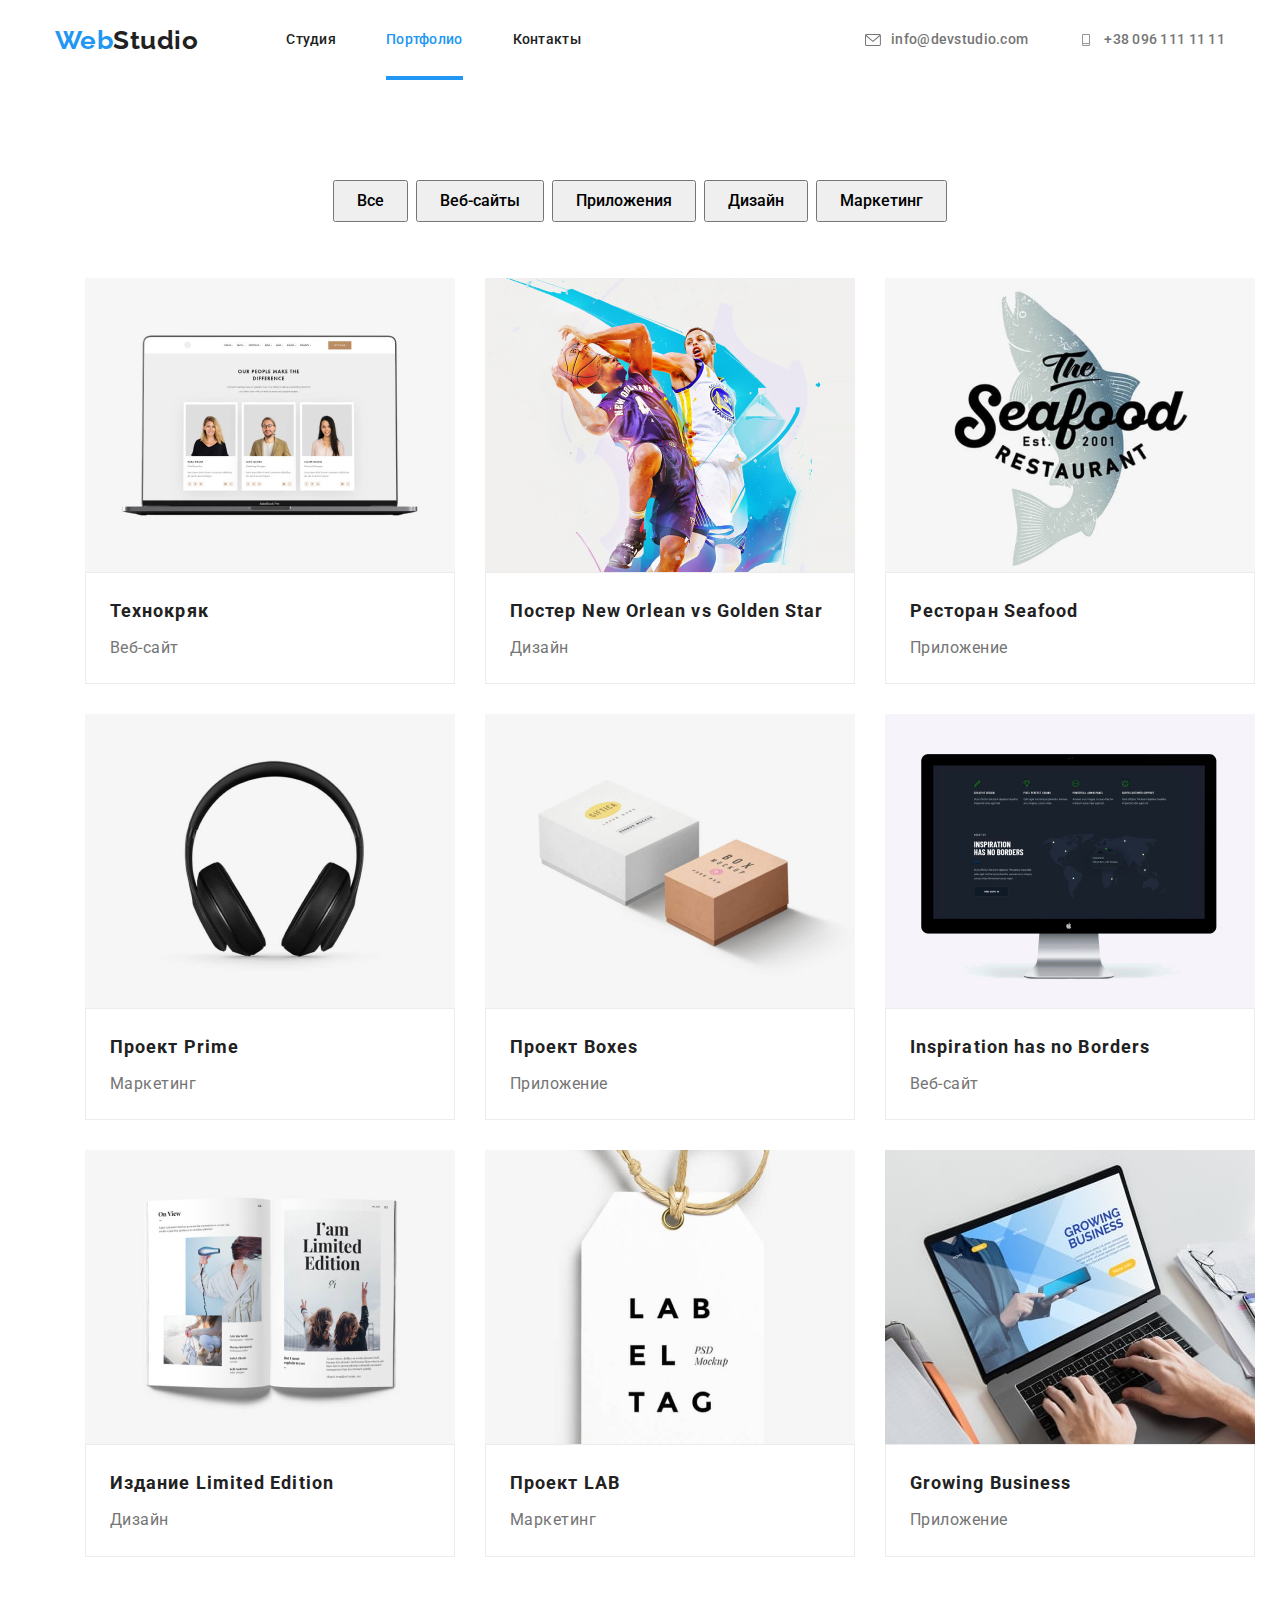
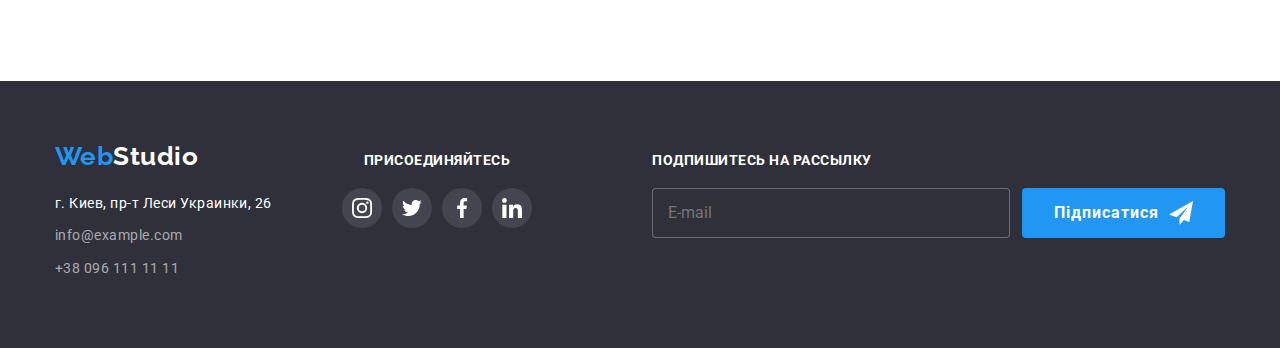
==== commit 4323531a: "fixed5" ====
--- a/portfolio.html
+++ b/portfolio.html
@@ -27,8 +27,8 @@
             
         
                 <ul class="site__nav">
-                    <li class="site__nav-item"><a href="./index.html" class=" site__nav-linc">Студия</a></li>
-                    <li class="site__nav-item"><a href="./portfolio.html" class="linc portfolio linc site__nav-linc">Портфолио</a></li>
+                    <li class="site__nav-item"><a href="./index.html" class="linc site__nav-linc">Студия</a></li>
+                    <li class="site__nav-item"><a href="./portfolio.html" class="linc curent site__nav-linc">Портфолио</a></li>
                     <li class="site__nav-item"><a href="" class="linc site__nav-linc">Контакты</a></li>
                 </ul>
             
@@ -63,10 +63,10 @@
                 
                 <ul class="mobile-menu-nav">
                   <li class="mobile-menu-item">
-                    <a href="./index.html" class="mobile-menu-link">Студия </a>
+                    <a href="./index.html" class=" mobile-menu-link ">Студия </a>
                   </li>
                   <li class="mobile-menu-item">
-                    <a href="./portfolio.html" class="mobile-menu-link">Портфолио</a>
+                    <a href="./portfolio.html" class="mobile-menu-link curent">Портфолио</a>
                   </li>
                   <li class="mobile-menu-item">
                     <a href="" class="mobile-menu-link">Контакты</a>
@@ -104,19 +104,19 @@
             <div class="container">
                 <h1 class="visually__hidden">фильтры</h1>
                 <ul class="filters">
-                    <li>
+                    <li class="filters-items">
                         <button class="btn-portfolio" type="button">Все</button>
                     </li>
-                    <li>
+                    <li class="filters-items">
                         <button class="btn-portfolio" type="button">Веб-сайты</button>
                     </li>
-                    <li>
+                    <li class="filters-items">
                         <button class="btn-portfolio" type="button">Приложения</button>
                     </li>
-                    <li>
+                    <li class="filters-items">
                         <button class="btn-portfolio" type="button">Дизайн</button>
                     </li>
-                    <li>
+                    <li class="filters-items">
                         <button class="btn-portfolio" type="button">Маркетинг</button>
                     </li>
                 </ul>
@@ -127,8 +127,57 @@
                         <a class="portfolio-link" href="#">
 
                             <div class="portfolio-wraper">
-                                <img class="img-portfolio" src="./images/img(1).jpg" alt="ноутбук" width="370">
-                                <div class="portfolio-text">
+                                <picture>
+                                    <source
+                                      srcset="
+                                            ./images/adaptive/portfolio/desk/desk-pro1-1x.webp 1x
+                                            ./images/adaptive/portfolio/desk/desk-pro1-2x.webp 2x
+                                          "
+                                      media="(min-width:1200px)"
+                                      type="image/webp"
+                                    />
+                                    <source
+                                      srcset="
+                                        ./images/adaptive/portfolio/desk/desk-pro1-1x.jpg 1x,
+                                        ./images/adaptive/portfolio/desk/desk-pro1-2x.jpg 2x
+                                      "
+                                      media="(min-width:1200px)"
+                                      type="image/jpg"
+                                    />
+                                    <source
+                                      srcset="
+                                            ./images/adaptive/portfolio/tab/tab-pro1-1x.webp 1x
+                                            ./images/adaptive/portfolio/tab/tab-pro1-2x.webp 2x
+                                          "
+                                      media="(min-width:768px)"
+                                      type="image/webp"
+                                    />
+                                    <source
+                                      srcset="
+                                        ./images/adaptive/portfolio/tab/tab-pro1-1x.jpg 1x,
+                                        ./images/adaptive/portfolio/tab/tab-pro1-2x.jpg 2x
+                                      "
+                                      media="(min-width:768px)"
+                                      type="image/jpg"
+                                    />
+                                    <source
+                                      srcset="
+                                            ./images/adaptive/portfolio/mob/mob-pro1-1x.webp 1x
+                                            ./images/adaptive/portfolio/mob/mob-pro1-2x.webp 2x
+                                          "
+                                      media="(max-width:767px)"
+                                      type="image/webp"
+                                    />
+                                    <source
+                                      srcset="
+                                        ./images/adaptive/portfolio/mob/mob-pro1-1x.jpg 1x,
+                                        ./images/adaptive/portfolio/mob/mob-pro1-2x.jpg 2x
+                                      "
+                                      media="(max-width:767px)"
+                                      type="image/jpg"
+                                    />
+                                    <img src="./images/adaptive/portfolio/mob/mob-pro1-1x.jpg " alt="Игорь Демьяненко" />
+                                  </picture>                                <div class="portfolio-text">
                                     <p>Ресурс предлагает комплексные предложения с разным уровнем функционала и
                                         сервисов.
                                         Все это позволит посетителю получить исчерпывающие сведения о компании или
@@ -146,8 +195,58 @@
                     <li class="ftr-content">
                         <a class="portfolio-link" href="#">
                             <div class="portfolio-wraper">
-                                <img class="img-portfolio" src="./images/img(2).jpg" alt="баскетболисти" width="370">
-                                <div class="portfolio-text">
+                                <picture>
+                                    <source
+                                      srcset="
+                                            ./images/adaptive/portfolio/desk/desk-pro2-1x.webp 1x
+                                            ./images/adaptive/portfolio/desk/desk-pro2-2x.webp 2x
+                                          "
+                                      media="(min-width:1200px)"
+                                      type="image/webp"
+                                    />
+                                    <source
+                                      srcset="
+                                        ./images/adaptive/portfolio/desk/desk-pro2-1x.jpg 1x,
+                                        ./images/adaptive/portfolio/desk/desk-pro2-2x.jpg 2x
+                                      "
+                                      media="(min-width:1200px)"
+                                      type="image/jpg"
+                                    />
+                                    <source
+                                      srcset="
+                                            ./images/adaptive/portfolio/tab/tab-pro2-1x.webp 1x
+                                            ./images/adaptive/portfolio/tab/tab-pro2-2x.webp 2x
+                                          "
+                                      media="(min-width:768px)"
+                                      type="image/webp"
+                                    />
+                                    <source
+                                      srcset="
+                                        ./images/adaptive/portfolio/tab/tab-pro2-1x.jpg 1x,
+                                        ./images/adaptive/portfolio/tab/tab-pro2-2x.jpg 2x
+                                      "
+                                      media="(min-width:768px)"
+                                      type="image/jpg"
+                                    />
+                                    <source
+                                      srcset="
+                                            ./images/adaptive/portfolio/mob/mob-pro2-1x.webp 1x
+                                            ./images/adaptive/portfolio/mob/mob-pro2-2x.webp 2x
+                                          "
+                                      media="(max-width:767px)"
+                                      type="image/webp"
+                                    />
+                                    <source
+                                      srcset="
+                                        ./images/adaptive/portfolio/mob/mob-pro2-1x.jpg 1x,
+                                        ./images/adaptive/portfolio/mob/mob-pro2-2x.jpg 2x
+                                      "
+                                      media="(max-width:767px)"
+                                      type="image/jpg"
+                                    />
+                                    <img src="./images/adaptive/portfolio/mob/mob-pro2-1x.jpg " alt="Игорь Демьяненко" />
+                                  </picture>                              
+                                    <div class="portfolio-text">
                                     <p>Ресурс предлагает комплексные предложения с разным уровнем функционала и
                                         сервисов.
                                         Все это позволит посетителю получить исчерпывающие сведения о компании или
@@ -164,8 +263,57 @@
                     <li class="ftr-content">
                         <a class="portfolio-link" href="#">
                             <div class="portfolio-wraper">
-                                <img class="img-portfolio" src="./images/img(3).jpg" alt="рыба" width="370">
-                                <div class="portfolio-text">
+                                <picture>
+                                    <source
+                                      srcset="
+                                            ./images/adaptive/portfolio/desk/desk-pro3-1x.webp 1x
+                                            ./images/adaptive/portfolio/desk/desk-pro3-2x.webp 2x
+                                          "
+                                      media="(min-width:1200px)"
+                                      type="image/webp"
+                                    />
+                                    <source
+                                      srcset="
+                                        ./images/adaptive/portfolio/desk/desk-pro3-1x.jpg 1x,
+                                        ./images/adaptive/portfolio/desk/desk-pro3-2x.jpg 2x
+                                      "
+                                      media="(min-width:1200px)"
+                                      type="image/jpg"
+                                    />
+                                    <source
+                                      srcset="
+                                            ./images/adaptive/portfolio/tab/tab-pro3-1x.webp 1x
+                                            ./images/adaptive/portfolio/tab/tab-pro3-2x.webp 2x
+                                          "
+                                      media="(min-width:768px)"
+                                      type="image/webp"
+                                    />
+                                    <source
+                                      srcset="
+                                        ./images/adaptive/portfolio/tab/tab-pro3-1x.jpg 1x,
+                                        ./images/adaptive/portfolio/tab/tab-pro3-2x.jpg 2x
+                                      "
+                                      media="(min-width:768px)"
+                                      type="image/jpg"
+                                    />
+                                    <source
+                                      srcset="
+                                            ./images/adaptive/portfolio/mob/mob-pro3-1x.webp 1x
+                                            ./images/adaptive/portfolio/mob/mob-pro3-2x.webp 2x
+                                          "
+                                      media="(max-width:767px)"
+                                      type="image/webp"
+                                    />
+                                    <source
+                                      srcset="
+                                        ./images/adaptive/portfolio/mob/mob-pro3-1x.jpg 1x,
+                                        ./images/adaptive/portfolio/mob/mob-pro3-2x.jpg 2x
+                                      "
+                                      media="(max-width:767px)"
+                                      type="image/jpg"
+                                    />
+                                    <img src="./images/adaptive/portfolio/mob/mob-pro3-1x.jpg " alt="Игорь Демьяненко" />
+                                  </picture>                                <div class="portfolio-text">
                                     <p>Ресурс предлагает комплексные предложения с разным уровнем функционала и
                                         сервисов.
                                         Все это позволит посетителю получить исчерпывающие сведения о компании или
@@ -182,8 +330,57 @@
                     <li class="ftr-content">
                         <a class="portfolio-link" href="#">
                             <div class="portfolio-wraper">
-                                <img class="img-portfolio" src="./images/img(4).jpg" alt="наушники" width="370">
-                                <div class="portfolio-text">
+                                <picture>
+                                    <source
+                                      srcset="
+                                            ./images/adaptive/portfolio/desk/desk-pro4-1x.webp 1x
+                                            ./images/adaptive/portfolio/desk/desk-pro4-2x.webp 2x
+                                          "
+                                      media="(min-width:1200px)"
+                                      type="image/webp"
+                                    />
+                                    <source
+                                      srcset="
+                                        ./images/adaptive/portfolio/desk/desk-pro4-1x.jpg 1x,
+                                        ./images/adaptive/portfolio/desk/desk-pro4-2x.jpg 2x
+                                      "
+                                      media="(min-width:1200px)"
+                                      type="image/jpg"
+                                    />
+                                    <source
+                                      srcset="
+                                            ./images/adaptive/portfolio/tab/tab-pro4-1x.webp 1x
+                                            ./images/adaptive/portfolio/tab/tab-pro4-2x.webp 2x
+                                          "
+                                      media="(min-width:768px)"
+                                      type="image/webp"
+                                    />
+                                    <source
+                                      srcset="
+                                        ./images/adaptive/portfolio/tab/tab-pro4-1x.jpg 1x,
+                                        ./images/adaptive/portfolio/tab/tab-pro4-2x.jpg 2x
+                                      "
+                                      media="(min-width:768px)"
+                                      type="image/jpg"
+                                    />
+                                    <source
+                                      srcset="
+                                            ./images/adaptive/portfolio/mob/mob-pro4-1x.webp 1x
+                                            ./images/adaptive/portfolio/mob/mob-pro4-2x.webp 2x
+                                          "
+                                      media="(max-width:767px)"
+                                      type="image/webp"
+                                    />
+                                    <source
+                                      srcset="
+                                        ./images/adaptive/portfolio/mob/mob-pro4-1x.jpg 1x,
+                                        ./images/adaptive/portfolio/mob/mob-pro4-2x.jpg 2x
+                                      "
+                                      media="(max-width:767px)"
+                                      type="image/jpg"
+                                    />
+                                    <img src="./images/adaptive/portfolio/mob/mob-pro4-1x.jpg " alt="Игорь Демьяненко" />
+                                  </picture>                                <div class="portfolio-text">
                                     <p>Ресурс предлагает комплексные предложения с разным уровнем функционала и
                                         сервисов.
                                         Все это позволит посетителю получить исчерпывающие сведения о компании или
@@ -200,8 +397,57 @@
                     <li class="ftr-content">
                         <a class="portfolio-link" href="#">
                             <div class="portfolio-wraper">
-                                <img class="img-portfolio" src="./images/img(5).jpg" alt="коробки" width="370">
-                                <div class="portfolio-text">
+                                <picture>
+                                    <source
+                                      srcset="
+                                            ./images/adaptive/portfolio/desk/desk-pro5-1x.webp 1x
+                                            ./images/adaptive/portfolio/desk/desk-pro5-2x.webp 2x
+                                          "
+                                      media="(min-width:1200px)"
+                                      type="image/webp"
+                                    />
+                                    <source
+                                      srcset="
+                                        ./images/adaptive/portfolio/desk/desk-pro5-1x.jpg 1x,
+                                        ./images/adaptive/portfolio/desk/desk-pro5-2x.jpg 2x
+                                      "
+                                      media="(min-width:1200px)"
+                                      type="image/jpg"
+                                    />
+                                    <source
+                                      srcset="
+                                            ./images/adaptive/portfolio/tab/tab-pro5-1x.webp 1x
+                                            ./images/adaptive/portfolio/tab/tab-pro5-2x.webp 2x
+                                          "
+                                      media="(min-width:768px)"
+                                      type="image/webp"
+                                    />
+                                    <source
+                                      srcset="
+                                        ./images/adaptive/portfolio/tab/tab-pro5-1x.jpg 1x,
+                                        ./images/adaptive/portfolio/tab/tab-pro5-2x.jpg 2x
+                                      "
+                                      media="(min-width:768px)"
+                                      type="image/jpg"
+                                    />
+                                    <source
+                                      srcset="
+                                            ./images/adaptive/portfolio/mob/mob-pro5-1x.webp 1x
+                                            ./images/adaptive/portfolio/mob/mob-pro5-2x.webp 2x
+                                          "
+                                      media="(max-width:767px)"
+                                      type="image/webp"
+                                    />
+                                    <source
+                                      srcset="
+                                        ./images/adaptive/portfolio/mob/mob-pro5-1x.jpg 1x,
+                                        ./images/adaptive/portfolio/mob/mob-pro5-2x.jpg 2x
+                                      "
+                                      media="(max-width:767px)"
+                                      type="image/jpg"
+                                    />
+                                    <img src="./images/adaptive/portfolio/mob/mob-pro5-1x.jpg " alt="Игорь Демьяненко" />
+                                  </picture>                                <div class="portfolio-text">
                                     <p>Ресурс предлагает комплексные предложения с разным уровнем функционала и
                                         сервисов.
                                         Все это позволит посетителю получить исчерпывающие сведения о компании или
@@ -218,8 +464,57 @@
                     <li class="ftr-content">
                         <a class="portfolio-link" href="#">
                             <div class="portfolio-wraper">
-                                <img class="img-portfolio" src="./images/img(6).jpg" alt="монитор" width="370">
-                                <div class="portfolio-text">
+                                <picture>
+                                    <source
+                                      srcset="
+                                            ./images/adaptive/portfolio/desk/desk-pro6-1x.webp 1x
+                                            ./images/adaptive/portfolio/desk/desk-pro6-2x.webp 2x
+                                          "
+                                      media="(min-width:1200px)"
+                                      type="image/webp"
+                                    />
+                                    <source
+                                      srcset="
+                                        ./images/adaptive/portfolio/desk/desk-pro6-1x.jpg 1x,
+                                        ./images/adaptive/portfolio/desk/desk-pro6-2x.jpg 2x
+                                      "
+                                      media="(min-width:1200px)"
+                                      type="image/jpg"
+                                    />
+                                    <source
+                                      srcset="
+                                            ./images/adaptive/portfolio/tab/tab-pro6-1x.webp 1x
+                                            ./images/adaptive/portfolio/tab/tab-pro6-2x.webp 2x
+                                          "
+                                      media="(min-width:768px)"
+                                      type="image/webp"
+                                    />
+                                    <source
+                                      srcset="
+                                        ./images/adaptive/portfolio/tab/tab-pro6-1x.jpg 1x,
+                                        ./images/adaptive/portfolio/tab/tab-pro6-2x.jpg 2x
+                                      "
+                                      media="(min-width:768px)"
+                                      type="image/jpg"
+                                    />
+                                    <source
+                                      srcset="
+                                            ./images/adaptive/portfolio/mob/mob-pro6-1x.webp 1x
+                                            ./images/adaptive/portfolio/mob/mob-pro6-2x.webp 2x
+                                          "
+                                      media="(max-width:767px)"
+                                      type="image/webp"
+                                    />
+                                    <source
+                                      srcset="
+                                        ./images/adaptive/portfolio/mob/mob-pro6-1x.jpg 1x,
+                                        ./images/adaptive/portfolio/mob/mob-pro6-2x.jpg 2x
+                                      "
+                                      media="(max-width:767px)"
+                                      type="image/jpg"
+                                    />
+                                    <img src="./images/adaptive/portfolio/mob/mob-pro6-1x.jpg " alt="Игорь Демьяненко" />
+                                  </picture>                                <div class="portfolio-text">
                                     <p>Ресурс предлагает комплексные предложения с разным уровнем функционала и
                                         сервисов.
                                         Все это позволит посетителю получить исчерпывающие сведения о компании или
@@ -236,8 +531,57 @@
                     <li class="ftr-content">
                         <a class="portfolio-link" href="#">
                             <div class="portfolio-wraper">
-                                <img class="img-portfolio" src="./images/img(7).jpg" alt="книга" width="370">
-                                <div class="portfolio-text">
+                                <picture>
+                                    <source
+                                      srcset="
+                                            ./images/adaptive/portfolio/desk/desk-pro7-1x.webp 1x
+                                            ./images/adaptive/portfolio/desk/desk-pro7-2x.webp 2x
+                                          "
+                                      media="(min-width:1200px)"
+                                      type="image/webp"
+                                    />
+                                    <source
+                                      srcset="
+                                        ./images/adaptive/portfolio/desk/desk-pro7-1x.jpg 1x,
+                                        ./images/adaptive/portfolio/desk/desk-pro7-2x.jpg 2x
+                                      "
+                                      media="(min-width:1200px)"
+                                      type="image/jpg"
+                                    />
+                                    <source
+                                      srcset="
+                                            ./images/adaptive/portfolio/tab/tab-pro7-1x.webp 1x
+                                            ./images/adaptive/portfolio/tab/tab-pro7-2x.webp 2x
+                                          "
+                                      media="(min-width:768px)"
+                                      type="image/webp"
+                                    />
+                                    <source
+                                      srcset="
+                                        ./images/adaptive/portfolio/tab/tab-pro7-1x.jpg 1x,
+                                        ./images/adaptive/portfolio/tab/tab-pro7-2x.jpg 2x
+                                      "
+                                      media="(min-width:768px)"
+                                      type="image/jpg"
+                                    />
+                                    <source
+                                      srcset="
+                                            ./images/adaptive/portfolio/mob/mob-pro7-1x.webp 1x
+                                            ./images/adaptive/portfolio/mob/mob-pro7-2x.webp 2x
+                                          "
+                                      media="(max-width:767px)"
+                                      type="image/webp"
+                                    />
+                                    <source
+                                      srcset="
+                                        ./images/adaptive/portfolio/mob/mob-pro7-1x.jpg 1x,
+                                        ./images/adaptive/portfolio/mob/mob-pro7-2x.jpg 2x
+                                      "
+                                      media="(max-width:767px)"
+                                      type="image/jpg"
+                                    />
+                                    <img src="./images/adaptive/portfolio/mob/mob-pro7-1x.jpg " alt="Игорь Демьяненко" />
+                                  </picture>                                <div class="portfolio-text">
                                     <p>Ресурс предлагает комплексные предложения с разным уровнем функционала и
                                         сервисов.
                                         Все это позволит посетителю получить исчерпывающие сведения о компании или
@@ -254,8 +598,57 @@
                     <li class="ftr-content">
                         <a class="portfolio-link" href="#">
                             <div class="portfolio-wraper">
-                                <img class="img-portfolio" src="./images/img(8).jpg" alt="бирка" width="370">
-                                <div class="portfolio-text">
+                                <picture>
+                                    <source
+                                      srcset="
+                                            ./images/adaptive/portfolio/desk/desk-pro8-1x.webp 1x
+                                            ./images/adaptive/portfolio/desk/desk-pro8-2x.webp 2x
+                                          "
+                                      media="(min-width:1200px)"
+                                      type="image/webp"
+                                    />
+                                    <source
+                                      srcset="
+                                        ./images/adaptive/portfolio/desk/desk-pro8-1x.jpg 1x,
+                                        ./images/adaptive/portfolio/desk/desk-pro8-2x.jpg 2x
+                                      "
+                                      media="(min-width:1200px)"
+                                      type="image/jpg"
+                                    />
+                                    <source
+                                      srcset="
+                                            ./images/adaptive/portfolio/tab/tab-pro8-1x.webp 1x
+                                            ./images/adaptive/portfolio/tab/tab-pro8-2x.webp 2x
+                                          "
+                                      media="(min-width:768px)"
+                                      type="image/webp"
+                                    />
+                                    <source
+                                      srcset="
+                                        ./images/adaptive/portfolio/tab/tab-pro8-1x.jpg 1x,
+                                        ./images/adaptive/portfolio/tab/tab-pro8-2x.jpg 2x
+                                      "
+                                      media="(min-width:768px)"
+                                      type="image/jpg"
+                                    />
+                                    <source
+                                      srcset="
+                                            ./images/adaptive/portfolio/mob/mob-pro8-1x.webp 1x
+                                            ./images/adaptive/portfolio/mob/mob-pro8-2x.webp 2x
+                                          "
+                                      media="(max-width:767px)"
+                                      type="image/webp"
+                                    />
+                                    <source
+                                      srcset="
+                                        ./images/adaptive/portfolio/mob/mob-pro8-1x.jpg 1x,
+                                        ./images/adaptive/portfolio/mob/mob-pro8-2x.jpg 2x
+                                      "
+                                      media="(max-width:767px)"
+                                      type="image/jpg"
+                                    />
+                                    <img src="./images/adaptive/portfolio/mob/mob-pro8-1x.jpg " alt="Игорь Демьяненко" />
+                                  </picture>                                <div class="portfolio-text">
                                     <p>Ресурс предлагает комплексные предложения с разным уровнем функционала и
                                         сервисов.
                                         Все это позволит посетителю получить исчерпывающие сведения о компании или
@@ -272,8 +665,57 @@
                     <li class="ftr-content">
                         <a class="portfolio-link" href="#">
                             <div class="portfolio-wraper">
-                                <img class="img-portfolio" src="./images/img(9).jpg" alt="ноутбук" width="370">
-                                <div class="portfolio-text">
+                                <picture>
+                                    <source
+                                      srcset="
+                                            ./images/adaptive/portfolio/desk/desk-pro9-1x.webp 1x
+                                            ./images/adaptive/portfolio/desk/desk-pro9-2x.webp 2x
+                                          "
+                                      media="(min-width:1200px)"
+                                      type="image/webp"
+                                    />
+                                    <source
+                                      srcset="
+                                        ./images/adaptive/portfolio/desk/desk-pro9-1x.jpg 1x,
+                                        ./images/adaptive/portfolio/desk/desk-pro9-2x.jpg 2x
+                                      "
+                                      media="(min-width:1200px)"
+                                      type="image/jpg"
+                                    />
+                                    <source
+                                      srcset="
+                                            ./images/adaptive/portfolio/tab/tab-pro9-1x.webp 1x
+                                            ./images/adaptive/portfolio/tab/tab-pro9-2x.webp 2x
+                                          "
+                                      media="(min-width:768px)"
+                                      type="image/webp"
+                                    />
+                                    <source
+                                      srcset="
+                                        ./images/adaptive/portfolio/tab/tab-pro9-1x.jpg 1x,
+                                        ./images/adaptive/portfolio/tab/tab-pro9-2x.jpg 2x
+                                      "
+                                      media="(min-width:768px)"
+                                      type="image/jpg"
+                                    />
+                                    <source
+                                      srcset="
+                                            ./images/adaptive/portfolio/mob/mob-pro9-1x.webp 1x
+                                            ./images/adaptive/portfolio/mob/mob-pro9-2x.webp 2x
+                                          "
+                                      media="(max-width:767px)"
+                                      type="image/webp"
+                                    />
+                                    <source
+                                      srcset="
+                                        ./images/adaptive/portfolio/mob/mob-pro9-1x.jpg 1x,
+                                        ./images/adaptive/portfolio/mob/mob-pro9-2x.jpg 2x
+                                      "
+                                      media="(max-width:767px)"
+                                      type="image/jpg"
+                                    />
+                                    <img src="./images/adaptive/portfolio/mob/mob-pro9-1x.jpg " alt="Игорь Демьяненко" />
+                                  </picture>                                <div class="portfolio-text">
                                     <p>Ресурс предлагает комплексные предложения с разным уровнем функционала и
                                         сервисов.
                                         Все это позволит посетителю получить исчерпывающие сведения о компании или
--- a/css/main.min.css
+++ b/css/main.min.css
@@ -1,2 +1,2 @@
-:root{--primary-text-color: #212121;--title-text-color: #757575;--accent-color: #2196F3;--hero-title-color: #ffffff;--background-hero-color: #2F303A;--transition: 250ms cubic-bezier(0.4, 0, 0.2, 1);--from-modal-color: rgba(33, 150, 243, 1)}.visually__hidden{position:absolute;width:1px;height:1px;margin:-1px;border:0;padding:0;white-space:normal;clip-path:inset(100%);clip:rect(0 0 0 0);overflow:hidden}h1,h2,h3,h4,p,ul{margin:0px;padding-left:0px}ul{list-style:none}a{text-decoration:none}img{display:block;max-width:100%;height:auto}.p{font-size:16px;line-height:1.9}.container{width:100%;padding-left:15px;padding-right:15px;margin:0 auto}@media screen and (min-width: 480px){.container{width:480px}}@media screen and (min-width: 768px){.container{width:768px}}@media screen and (min-width: 1200px){.container{width:1200px}}body{background-color:var(--hero-title-color);color:var(--title-text-color);font-family:"Roboto",sans-serif;font-style:normal;font-weight:400;letter-spacing:0.03em}.section{padding-bottom:60px;padding-top:60px}@media (min-width: 1200px){.section{padding-bottom:94px;padding-top:94px}}.section__title{text-align:center;margin-left:auto;margin-right:auto;margin-bottom:50px;color:var(--primary-text-color);font-weight:700;font-size:36px;line-height:1.16;text-align:center}.button{cursor:pointer;color:var(--primary-text-color);background-color:var(--accent-color);font-family:"Roboto",sans-serif;font-style:normal}.button-primary{margin-left:auto;margin-right:auto;display:flex;align-items:center;justify-content:center;border-radius:4px;padding:10px 32px;border:none;min-width:200px;color:var(--hero-title-color);background-color:var(--accent-color);cursor:pointer;font-family:inherit;font-style:normal;font-weight:700;font-size:16px;line-height:1.9;letter-spacing:0.06em;transition:background-color,var(--transition)}.button-primary:hover,.button-primary:focus{background-color:#188CE8}.btn-portfolio{cursor:pointer;font-family:inherit;font-style:normal;font-weight:500;font-size:16px;line-height:1.6;padding:6px 22px;transition-property:color, background-color, box-shadow;transition-duration:250ms;transition-timing-function:cubic-bezier(0.4, 0, 0.2, 1)}.btn-portfolio:hover,.btn-portfolio:focus{color:var(--hero-title-color);background-color:var(--accent-color);box-shadow:0px 3px 1px rgba(0,0,0,0.1),0px 1px 2px rgba(0,0,0,0.08),0px 2px 2px rgba(0,0,0,0.12);border-radius:4px}.menu-btn{margin-left:auto;display:flex;align-items:center;justify-content:center;width:40px;height:40px;padding:0;background-color:transparent;border:none;cursor:pointer}@media (min-width: 768px){.menu-btn{display:none}}.menu-btn.is-open{position:fixed;top:8px;right:15px;z-index:10}.icon-open{opacity:1}.menu-btn.is-open .icon-open{opacity:0}.icon-close{opacity:0}.menu-btn.is-open .icon-close{opacity:1}.mobile-menu{position:fixed;top:0;left:0;z-index:9;transform:translateX(100%);display:flex;flex-direction:column;padding:48px 40px;width:100vw;height:100vh;background-color:#fff;transition:transform 400ms ease-in}@media (min-width: 768px){.mobile-menu{display:none}}.mobile-menu.is-open{transform:translateX(0)}.mobile-menu-close-btn{position:absolute;top:10px;right:15px;display:flex;align-items:center;justify-content:center;width:40px;height:40px;padding:0;background-color:transparent;border:none;cursor:pointer}.mobile-menu-nav{margin-bottom:auto;font-family:"Roboto";font-weight:500;font-size:40px;line-height:47px;letter-spacing:0.02em;color:#212121}.mobile-menu-nav .mobile-menu-item:not(:last-child){margin-bottom:32px}.mobile-menu-nav .mobile-menu-link{color:currentColor}.mobile-menu-contacts{margin-bottom:64px;font-family:"Roboto";font-weight:500;font-size:24px;line-height:28px;letter-spacing:0.02em;color:#757575}.mobile-menu-contacts .mobile-menu-item:not(:last-child){margin-bottom:32px}.mobile-menu-contacts .mobile-menu-item:first-child .mobile-menu-link{color:#2196f3}@media screen and (min-width: 480px){.mobile-menu-contacts .mobile-menu-item:first-child .mobile-menu-link{font-size:34px}}.mobile-menu-contacts .mobile-menu-link{color:currentColor}.mobile-menu-socials{display:flex;flex-wrap:wrap;gap:10px;font-family:"Roboto";font-weight:500;font-size:18px;line-height:22px;letter-spacing:0.02em;color:#2196f3}.mobile-menu-socials .mobile-menu-link{color:currentColor}.mobile-menu-socials .mobile-menu-social:not(:last-child){padding-right:10px;border-right:1px solid rgba(33,33,33,0.2)}.modal{max-width:528px;min-height:581px;width:100%;left:50%;top:50%;position:absolute;background-color:var(--hero-title-color);transform:translate(-50%, -50%);transition:transform 500ms linear;border-radius:4px;box-shadow:rgba(0,0,0,0.1)}.backdrop.is-hidden .modal{transform:translate(-50%, -50%) scale(0) rotate(45deg)}.button-modal{position:absolute;right:8px;top:8px;border-radius:50% 50%;border-color:rgba(0,0,0,0.1);background-color:transparent;display:flex;align-items:center;justify-content:center;width:30px;height:30px;transition:fill var(--transition);cursor:pointer}.modal-title{text-align:center;color:var(--primary-text-color);font-weight:700;font-size:20px;line-height:1.15;text-align:center;letter-spacing:0.03em;margin-left:40px;margin-right:40px;margin-bottom:12px;padding-top:40px}.backdrop{width:100%;height:100%;position:fixed;background-color:rgba(0,0,0,0.2);z-index:999;opacity:1;top:0;left:0;transition:opacity 500ms linear,visibility 500ms linear}.is-hidden{opacity:0;visibility:hidden;pointer-events:none}.close-svg{width:18px;height:18px;cursor:pointer;transition:fill var(--transition)}.button-modal:hover .close-svg,.button-modal:focus .close-svg{fill:var(--accent-color)}@media (max-width: 767.98px){.header{padding-top:10px;padding-bottom:10px}}@media (min-width: 768px){.header .logo{margin-right:88px}}.header__container{display:flex;align-items:center;justify-content:space-between}@media (min-width: 768px){.header__nav{width:100%;display:flex;align-items:center}}.header__main-nav{display:flex;align-items:center}.web{color:var(--accent-color);font-family:Raleway, sans-serif;font-weight:700;font-size:26px;line-height:1.19;margin-top:24px}.logo{color:var(--primary-text-color);font-family:Raleway, sans-serif;font-weight:700;font-size:26px;line-height:1.19;transition:color,var(--transition)}.logo:hover{color:var(--accent-color)}.site__nav-linc{color:var(--primary-text-color);font-weight:500;font-size:14px;line-height:1.14;letter-spacing:0.02em;transition:color,var(--transition);padding-bottom:32px;padding-top:32px;position:relative;display:flex;align-items:center}.site__nav-linc:hover,.site__nav-linc:focus{color:var(--accent-color)}.site__nav{display:flex;padding:0}@media (max-width: 767.98px){.site__nav{display:none}}@media (min-width: 768px){.site__nav-item:not(:last-child){margin-right:50px}}.site__nav .linc.curent{color:var(--accent-color)}.link{margin-bottom:9px;display:block;transition:color,var(--transition)}.linc.portfolio::after{content:"";display:block;position:absolute;background-color:var(--accent-color);width:78px;height:4px;margin-top:28px;bottom:0}.linc.curent::after{content:"";display:block;position:absolute;background-color:var(--accent-color);width:48px;height:4px;bottom:0;left:0}.contact{margin-left:auto}@media (max-width: 767.98px){.contact{display:none}}@media (min-width: 1200px){.contact{display:flex;align-items:center}}@media (min-width: 768px) and (max-width: 1199.98px){.contact__item:not(:last-child){margin-bottom:10px}}@media (min-width: 1200px){.contact__item:not(:last-child){margin-right:50px}}.contact__icon{margin-right:10px;fill:var(--title-text-color);transition:fill,var(--transition)}.contact__link:hover .contact__icon{fill:var(--accent-color)}.contact__link:focus .contact__icon{fill:var(--accent-color)}.contact__link{display:flex;align-items:center;font-size:12px;line-height:1.16;color:var(--title-text-color);font-weight:500;letter-spacing:0.02em;transition:color,var(--transition)}@media (min-width: 1200px){.contact__link{font-size:14px;line-height:1.14}}.contact__link:hover,.contact__link:focus{color:var(--accent-color)}.contact-num{display:block;transition:color,var(--transition)}.link,.contact-num{color:rgba(255,255,255,0.6);font-style:normal}.link:hover,.contact-num:hover{color:var(--accent-color)}.link:focus,.contact-num:focus{color:var(--accent-color)}address{font-size:14px;line-height:1.7}.location{margin-bottom:9px;display:block;color:var(--hero-title-color);font-family:"Roboto",sans-serif;font-style:normal}footer{background-color:var(--background-hero-color);padding-top:60px;padding-bottom:60px;margin:0 auto}.logo-footer{color:var(--hero-title-color);font-family:Raleway, sans-serif;font-weight:700;font-size:26px;line-height:1.19}.icons-footer{fill:var(--hero-title-color)}.footer-content{display:block;padding-bottom:20px}.ftr-title{text-transform:uppercase;font-weight:700;color:var(--hero-title-color);font-size:14px}.footer-icons{text-align:center;margin-bottom:60px}@media (max-width: 1199.98px){.ftr-cont{margin-bottom:60px;text-align:center}}@media (min-width: 1200px){.ftr-cont{margin-right:70px}}@media (min-width: 768px){.container-futer{flex-wrap:wrap;display:flex;align-items:baseline;justify-content:space-around}}.soc-list-ftr{display:flex;justify-self:auto;justify-content:center;align-items:center;padding-top:20px}.soc-item:not(:last-child){margin-right:10px}.soc-link-ftr{width:40px;height:40px;display:flex;justify-self:auto;justify-content:center;align-items:center;border-radius:50% 50%;background-color:rgba(255,255,255,0.1);transition:background-color,var(--transition)}.soc-link-ftr:hover,.soc-link-ftr:focus{background-color:#2196f3}.address{display:contents}.icons-footer{fill:var(--hero-title-color);transition:fill,var(--transition)}.icons-footer:hover{fill:var(--hero-title-color)}.soc-link-ftr:hover .icons-footer,.soc-link-ftr:focus .icons-footer{fill:var(--hero-title-color)}.portfolio-wraper{position:relative;overflow:hidden}.portfolio-text{position:absolute;top:0;left:0;width:100%;height:100%;color:var(--hero-title-color);background-color:rgba(33,150,243,0.9);transform:translateY(100%);transition:transform var(--transition);padding:63px 24px;font-size:18px;line-height:1.7;letter-spacing:0.06em}.portfolio-link:hover .portfolio-text,.portfolio-link:focus .portfolio-text{transform:translateY(0)}.header__portfolio{border-bottom:solid #ECECEC}.img-portfolio{display:block}.card-text{padding:20px 24px;border:1px solid #ECECEC}.title-portfolio{margin-bottom:4px;color:var(--primary-text-color);font-weight:700;font-size:18px;line-height:2;letter-spacing:0.06em}.portfolio-link{display:block;transition:box-shadow var(--transition)}.portfolio-link:hover,.portfolio-link:focus{box-shadow:0px 1px 1px rgba(0,0,0,0.12),0px 4px 4px rgba(0,0,0,0.06),1px 4px 6px rgba(0,0,0,0.16)}.title-work{line-height:1.9;color:var(--title-text-color);font-family:Roboto, sans-serif;font-style:normal;font-weight:400;letter-spacing:0.03em}.section-filters{padding-top:100px;padding-bottom:94px}.ftr-content{flex-basis:calc((100% - 90px) / 3);margin-left:30px;margin-bottom:30px}.filters-content{display:flex;flex-wrap:wrap;padding-left:0;margin-right:-30px;margin-right:-30px}.filters{display:flex;justify-content:center;margin-bottom:56px}.filters>li:not(:last-child){margin-right:6px}.group-list{display:flex;flex-direction:column;justify-content:center;flex-wrap:wrap;margin-left:-30px;margin-top:-30px}@media (max-width: 767.98px){.group-list{flex-direction:row}}@media (min-width: 768px){.group-list{flex-direction:row}}.group-item{display:flex;margin-top:30px;margin-left:30px}@media (max-width: 767.98px){.group-item{width:calc(100% / 2 - 30px)}}@media (min-width: 768px){.group-item{width:calc(100% / 3 - 30px)}}@media (min-width: 1200px){.group-item{width:calc(100% / 6 - 30px)}}.group-link{width:100%;height:92px;display:flex;border:1px solid #afb1b8;border-radius:4px;align-items:center;justify-content:center;fill:#afb1b8;transition:fill,var(--transition)}.group-link:hover,.group-link:focus{border-color:var(--accent-color);fill:var(--accent-color)}.group{width:106px;height:60px}@media (max-width: 1199.98px){.sub-container{text-align:center}}@media (min-width: 1200px){.sub-container{margin-left:auto}}.subscribe-icon{text-align:center;margin-left:10px;fill:var(--hero-title-color)}@media (min-width: 1200px){.subscribe-form{display:flex;align-items:center}}.sub-text{text-transform:uppercase;font-weight:700;color:#ffffff;font-size:14px;margin-bottom:20px}.subscribe-input{width:100%;max-width:450px;padding-left:15px;padding-bottom:15px;padding-top:15px;background-color:var(--background-hero-color);border:1px solid rgba(255,255,255,0.3);border-radius:4px;color:var(--hero-title-color)}@media (min-width: 768px){.subscribe-input{width:450px}}@media (max-width: 1199.98px){.subscribe-input{margin-bottom:20px}}@media (min-width: 1200px){.subscribe-input{width:358px;margin-right:12px}}.form-wrapers{margin-bottom:20px}.form{display:flex;flex-direction:column;margin-left:40px;margin-right:40px}.form-label-checkbox{display:flex;align-items:center;justify-content:center;margin-bottom:10px;font-size:14px;margin-bottom:30px}.form-label{display:flex;flex-direction:column;font-size:12px;line-height:1.16;letter-spacing:0.01em}.form-label:not(:last-child){margin-bottom:10px}.form-link{color:var(--accent-color);border-bottom:1px solid var(--accent-color)}.form-input{padding:12px;width:100%;border:1px solid var(--title-text-color);border-radius:4px;height:40px;transition:fill var(--transition)}.form-input:hover,.form-input:focus{border:1px solid var(--from-modal-color)}.form-text{margin-bottom:5px}.check-text{font-size:14px}.form-textarea{height:120px;resize:none}.form-textarea::placeholder{color:rgba(117,117,117,0.5)}.form-icon-wrap{position:relative}.form-checkbox{width:16px;height:15px;border:1px solid var(--title-text-color);margin-right:10px;display:flex;justify-content:center;align-items:center;border-radius:4px}.form-check-input:hover+.form-checkbox,.form-check-input:focus+.form-checkbox{border:1px solid var(--from-modal-color)}.form-check-input:checked+.form-checkbox{background-color:var(--from-modal-color);border:1px solid var(--from-modal-color)}.form-icon-wrap .form-input{padding-left:40px}.form-icon{position:absolute;left:10px;top:50%;transform:translateY(-50%);fill:#212121;transition:fill var(--transition)}.form-input:hover+.form-icon,.form-input:focus+.form-icon{fill:var(--from-modal-color)}.soc-list{display:flex;justify-self:auto;justify-content:center;align-items:center;padding:0px;padding:0px 0px 30px 0px;margin-top:16px}.soc-item:not(:last-child){margin-right:10px}.soc-link{width:40px;height:40px;display:flex;justify-self:auto;justify-content:center;align-items:center;border-radius:50% 50%;transition:background-color,var(--transition)}.soc-link:hover,.soc-link:focus{background-color:#2196F3}.icons{fill:#AFB1B8;transition:fill,var(--transition)}.icons:hover{fill:var(--hero-title-color)}.soc-link:hover .icons,.soc-link:focus .icons{fill:var(--hero-title-color)}.section-team{padding-top:94px;padding-bottom:94px;background-color:#F5F4FA;margin:0 auto}.comand-cards{padding-top:30px;background-color:#ffffff}.comand-bloc{border:1px solid #AFB1B8;box-shadow:0px 10px 10px -5px #000}@media (min-width: 1200px){.comand{display:flex;justify-content:flex-start;padding:0}}.comand-name,.profession{text-align:center}.section__hero{padding-top:118px;padding-bottom:118px;background-color:var(--background-hero-color);background-image:linear-gradient(rgba(47,48,58,0.4), rgba(47,48,58,0.4)),url(../images/herofon-sm.jpg);background-repeat:no-repeat;background-size:cover}@media (min-width: 1200px){.section__hero{padding-top:200px;padding-bottom:200px;max-width:1600рх;margin:0 auto;background-image:linear-gradient(rgba(47,48,58,0.4), rgba(47,48,58,0.4)),url(../images/herofon.jpg)}}.hero__block{display:flow-root}.hero__title{display:block;margin-right:auto;margin-left:auto;max-width:360px;margin-bottom:30px;color:var(--hero-title-color);font-weight:900;font-size:26px;line-height:1.36;text-align:center;letter-spacing:0.06em;text-transform:uppercase}@media (min-width: 1200px){.hero__title{max-width:696px;font-size:44px}}.images{display:flex;justify-content:flex-start;padding:0;flex-wrap:wrap;margin-top:-30px;margin-left:-30px}.img__work{position:relative;flex-basis:calc(100% / 3 - 30px);margin-top:30px;margin-left:30px}.img__text{position:absolute;background-color:rgba(47,48,58,0.8);color:var(--hero-title-color);width:100%;text-align:center;padding-top:27px;padding-bottom:27px;bottom:0;left:0}@media (max-width: 767.98px){.work__section{display:none}}@media (min-width: 768px) and (max-width: 1199.98px){.work__section{display:none}}.icon__qualitis{background-color:#F5F4FA;margin-bottom:30px;border-radius:4px;display:flex;justify-content:center;align-items:center;height:120px}.feature .title{margin-bottom:10px;color:var(--primary-text-color);font-weight:700;font-size:14px;line-height:1.14;text-transform:uppercase}@media (max-width: 767.98px){.feature .title{text-align:center}}.description{font-size:14px;line-height:1.7}.feature{display:flex;flex-direction:column;justify-content:center;flex-wrap:wrap;margin-left:-30px;margin-top:-30px}@media (min-width: 768px){.feature{flex-direction:row}}.feature__item{margin-top:30px;margin-left:30px}@media (min-width: 768px){.feature__item{width:calc(100% / 2 - 30px)}}@media (min-width: 1200px){.feature__item{width:calc(100% / 4 - 30px)}}.comand-teem{display:block}.comand-name{margin-bottom:10px;color:var(--primary-text-color);font-weight:500;font-size:16px;line-height:1.18}.profession{font-size:16px;line-height:1.18}.comand{display:flex;flex-direction:column;justify-content:center;flex-wrap:wrap;margin-left:-30px;margin-top:-30px}@media (min-width: 768px){.comand{flex-direction:row}}.comand-bloc{margin-top:30px;margin-left:30px}@media (min-width: 768px){.comand-bloc{width:calc(100% / 2 - 30px)}}@media (min-width: 1200px){.comand-bloc{width:calc(100% / 4 - 30px)}}
+:root{--primary-text-color: #212121;--title-text-color: #757575;--accent-color: #2196F3;--hero-title-color: #ffffff;--background-hero-color: #2F303A;--transition: 250ms cubic-bezier(0.4, 0, 0.2, 1);--from-modal-color: rgba(33, 150, 243, 1)}.visually__hidden{position:absolute;width:1px;height:1px;margin:-1px;border:0;padding:0;white-space:normal;clip-path:inset(100%);clip:rect(0 0 0 0);overflow:hidden}h1,h2,h3,h4,p,ul{margin:0px;padding-left:0px}ul{list-style:none}a{text-decoration:none}img{display:block;max-width:100%;height:auto}.p{font-size:16px;line-height:1.9}.container{width:100%;padding-left:15px;padding-right:15px;margin:0 auto}@media screen and (min-width: 480px){.container{width:480px}}@media screen and (min-width: 768px){.container{width:768px}}@media screen and (min-width: 1200px){.container{width:1200px}}body{background-color:var(--hero-title-color);color:var(--title-text-color);font-family:"Roboto",sans-serif;font-style:normal;font-weight:400;letter-spacing:0.03em}.section{padding-bottom:60px;padding-top:60px}@media (min-width: 1200px){.section{padding-bottom:94px;padding-top:94px}}.section__title{text-align:center;margin-left:auto;margin-right:auto;margin-bottom:50px;color:var(--primary-text-color);font-weight:700;font-size:36px;line-height:1.16;text-align:center}.button{cursor:pointer;color:var(--primary-text-color);background-color:var(--accent-color);font-family:"Roboto",sans-serif;font-style:normal}.button-primary{margin-left:auto;margin-right:auto;display:flex;align-items:center;justify-content:center;border-radius:4px;padding:10px 32px;border:none;min-width:200px;color:var(--hero-title-color);background-color:var(--accent-color);cursor:pointer;font-family:inherit;font-style:normal;font-weight:700;font-size:16px;line-height:1.9;letter-spacing:0.06em;transition:background-color,var(--transition)}.button-primary:hover,.button-primary:focus{background-color:#188CE8}.btn-portfolio{cursor:pointer;font-family:inherit;font-style:normal;font-weight:500;font-size:16px;line-height:1.6;padding:6px 22px;transition-property:color, background-color, box-shadow;transition-duration:250ms;transition-timing-function:cubic-bezier(0.4, 0, 0.2, 1)}.btn-portfolio:hover,.btn-portfolio:focus{color:var(--hero-title-color);background-color:var(--accent-color);box-shadow:0px 3px 1px rgba(0,0,0,0.1),0px 1px 2px rgba(0,0,0,0.08),0px 2px 2px rgba(0,0,0,0.12);border-radius:4px}.menu-btn{margin-left:auto;display:flex;align-items:center;justify-content:center;width:40px;height:40px;padding:0;background-color:transparent;border:none;cursor:pointer}@media (min-width: 768px){.menu-btn{display:none}}.menu-btn.is-open{position:fixed;top:8px;right:15px;z-index:10}.icon-open{opacity:1}.menu-btn.is-open .icon-open{opacity:0}.icon-close{opacity:0}.icon-close:hover,.icon-close:focus{fill:var(--accent-color)}.menu-btn.is-open .icon-close{opacity:1}.mobile-menu{position:fixed;top:0;left:0;z-index:9;transform:translateX(100%);display:flex;flex-direction:column;padding:48px 40px;width:100vw;height:100vh;background-color:#fff;transition:transform 400ms ease-in}@media (min-width: 768px){.mobile-menu{display:none}}.mobile-menu.is-open{transform:translateX(0)}.mobile-menu-link{color:currentColor}.mobile-menu-nav{margin-bottom:auto;font-family:"Roboto";font-weight:500;font-size:40px;line-height:47px;letter-spacing:0.02em;color:#212121}.mobile-menu-nav .mobile-menu-item:not(:last-child){margin-bottom:32px}.mobile-menu-nav .curent{color:var(--accent-color)}.mobile-menu-contacts{margin-bottom:64px;font-family:"Roboto";font-weight:500;font-size:24px;line-height:28px;letter-spacing:0.02em;color:#757575}.mobile-menu-contacts .mobile-menu-item:not(:last-child){margin-bottom:32px}.mobile-menu-contacts .mobile-menu-item:first-child .mobile-menu-link{color:var(--accent-color)}@media screen and (min-width: 480px){.mobile-menu-contacts .mobile-menu-item:first-child .mobile-menu-link{font-size:34px}}.mobile-menu-socials{display:flex;flex-wrap:wrap;gap:10px;font-family:"Roboto";font-weight:500;font-size:18px;line-height:22px;letter-spacing:0.02em;color:#2196f3}.mobile-menu-socials .mobile-menu-social:not(:last-child){padding-right:10px;border-right:1px solid rgba(33,33,33,0.2)}.modal{max-width:450px;min-height:609px;width:100%;left:50%;top:50%;position:absolute;background-color:var(--hero-title-color);transform:translate(-50%, -50%);transition:transform 500ms linear;border-radius:4px;box-shadow:rgba(0,0,0,0.1)}@media (min-width: 1200px){.modal{max-width:528px;min-height:581px}}.backdrop.is-hidden .modal{transform:translate(-50%, -50%) scale(0) rotate(45deg)}.button-modal{position:absolute;right:8px;top:8px;border-radius:50% 50%;border-color:rgba(0,0,0,0.1);background-color:transparent;display:flex;align-items:center;justify-content:center;width:30px;height:30px;transition:fill var(--transition);cursor:pointer}.modal-title{text-align:center;color:var(--primary-text-color);font-weight:700;font-size:20px;line-height:1.15;text-align:center;letter-spacing:0.03em;margin-left:40px;margin-right:40px;margin-bottom:12px;padding-top:40px}.backdrop{width:100%;height:100%;position:fixed;background-color:rgba(0,0,0,0.2);z-index:999;opacity:1;top:0;left:0;transition:opacity 500ms linear,visibility 500ms linear}.is-hidden{opacity:0;visibility:hidden;pointer-events:none}.close-svg{width:18px;height:18px;cursor:pointer;transition:fill var(--transition)}.button-modal:hover .close-svg,.button-modal:focus .close-svg{fill:var(--accent-color)}@media (max-width: 767.98px){.header{padding-top:10px;padding-bottom:10px}}@media (min-width: 768px){.header .logo{margin-right:88px}}.header__container{display:flex;align-items:center;justify-content:space-between}@media (min-width: 768px){.header__nav{width:100%;display:flex;align-items:center}}.header__main-nav{display:flex;align-items:center}.web{color:var(--accent-color);font-family:Raleway, sans-serif;font-weight:700;font-size:26px;line-height:1.19;margin-top:24px}.logo{color:var(--primary-text-color);font-family:Raleway, sans-serif;font-weight:700;font-size:26px;line-height:1.19;transition:color,var(--transition)}.logo:hover{color:var(--accent-color)}.site__nav-linc{color:var(--primary-text-color);font-weight:500;font-size:14px;line-height:1.14;letter-spacing:0.02em;transition:color,var(--transition);padding-bottom:32px;padding-top:32px;position:relative;display:flex;align-items:center}.site__nav-linc:hover,.site__nav-linc:focus{color:var(--accent-color)}.site__nav{display:flex;padding:0}@media (max-width: 767.98px){.site__nav{display:none}}@media (min-width: 768px){.site__nav-item:not(:last-child){margin-right:50px}}.site__nav .linc.curent{color:var(--accent-color)}.link{margin-bottom:9px;display:block;transition:color,var(--transition)}.linc.portfolio::after{content:"";display:block;position:absolute;background-color:var(--accent-color);width:78px;height:4px;margin-top:28px;bottom:0}.linc.curent::after{content:"";display:block;position:absolute;background-color:var(--accent-color);width:100%;height:4px;bottom:0;left:0}.contact{margin-left:auto}@media (max-width: 767.98px){.contact{display:none}}@media (min-width: 1200px){.contact{display:flex;align-items:center}}@media (min-width: 768px) and (max-width: 1199.98px){.contact__item:not(:last-child){margin-bottom:10px}}@media (min-width: 1200px){.contact__item:not(:last-child){margin-right:50px}}.contact__icon{margin-right:10px;fill:var(--title-text-color);transition:fill,var(--transition)}.contact__link:hover .contact__icon{fill:var(--accent-color)}.contact__link:focus .contact__icon{fill:var(--accent-color)}.contact__link{display:flex;align-items:center;font-size:12px;line-height:1.16;color:var(--title-text-color);font-weight:500;letter-spacing:0.02em;transition:color,var(--transition)}@media (min-width: 1200px){.contact__link{font-size:14px;line-height:1.14}}.contact__link:hover,.contact__link:focus{color:var(--accent-color)}.contact-num{display:block;transition:color,var(--transition)}.link,.contact-num{color:rgba(255,255,255,0.6);font-style:normal}.link:hover,.contact-num:hover{color:var(--accent-color)}.link:focus,.contact-num:focus{color:var(--accent-color)}address{font-size:14px;line-height:1.7}.location{margin-bottom:9px;display:block;color:var(--hero-title-color);font-family:"Roboto",sans-serif;font-style:normal}footer{background-color:var(--background-hero-color);padding-top:60px;padding-bottom:60px;margin:0 auto}.logo-footer{color:var(--hero-title-color);font-family:Raleway, sans-serif;font-weight:700;font-size:26px;line-height:1.19}.icons-footer{fill:var(--hero-title-color)}.footer-content{display:block;padding-bottom:20px}.ftr-title{text-transform:uppercase;font-weight:700;color:var(--hero-title-color);font-size:14px}.footer-icons{text-align:center;margin-bottom:60px}@media (max-width: 1199.98px){.ftr-cont{margin-bottom:60px;text-align:center}}@media (min-width: 1200px){.ftr-cont{margin-right:70px}}@media (min-width: 768px){.container-futer{flex-wrap:wrap;display:flex;align-items:baseline;justify-content:space-around}}.soc-list-ftr{display:flex;justify-self:auto;justify-content:center;align-items:center;padding-top:20px}.soc-item:not(:last-child){margin-right:10px}.soc-link-ftr{width:40px;height:40px;display:flex;justify-self:auto;justify-content:center;align-items:center;border-radius:50% 50%;background-color:rgba(255,255,255,0.1);transition:background-color,var(--transition)}.soc-link-ftr:hover,.soc-link-ftr:focus{background-color:#2196f3}.address{display:contents}.icons-footer{fill:var(--hero-title-color);transition:fill,var(--transition)}.icons-footer:hover{fill:var(--hero-title-color)}.soc-link-ftr:hover .icons-footer,.soc-link-ftr:focus .icons-footer{fill:var(--hero-title-color)}.portfolio-wraper{position:relative;overflow:hidden}.portfolio-text{position:absolute;top:0;left:0;width:100%;height:100%;color:var(--hero-title-color);background-color:rgba(33,150,243,0.9);transform:translateY(100%);transition:transform var(--transition);padding:63px 24px;font-size:18px;line-height:1.7;letter-spacing:0.06em}.portfolio-link:hover .portfolio-text,.portfolio-link:focus .portfolio-text{transform:translateY(0)}.header__portfolio{border-bottom:solid #ECECEC}.img-portfolio{display:block}.card-text{padding:20px 24px;border:1px solid #ECECEC;flex-grow:1}.title-portfolio{margin-bottom:4px;color:var(--primary-text-color);font-weight:700;font-size:18px;line-height:2;letter-spacing:0.06em;flex-grow:1}.portfolio-link{display:block;transition:box-shadow var(--transition)}.portfolio-link:hover,.portfolio-link:focus{box-shadow:0px 1px 1px rgba(0,0,0,0.12),0px 4px 4px rgba(0,0,0,0.06),1px 4px 6px rgba(0,0,0,0.16)}.title-work{line-height:1.9;color:var(--title-text-color);font-family:Roboto, sans-serif;font-style:normal;font-weight:400;letter-spacing:0.03em}.section-filters{padding-top:100px;padding-bottom:94px}.ftr-content{margin-left:30px;margin-bottom:30px}@media (max-width: 767.98px){.ftr-content{flex-basis:calc((100% - 90px) / 1)}}@media (min-width: 768px){.ftr-content{flex-basis:calc((100% - 90px) / 2)}}@media (min-width: 1200px){.ftr-content{flex-basis:calc((100% - 90px) / 3)}}.filters-content{display:flex;flex-wrap:wrap;padding-left:0;margin-right:-30px;margin-right:-30px;flex-grow:1}.filters{display:flex;margin-bottom:56px}@media (max-width: 767.98px){.filters{flex-wrap:wrap}}@media (min-width: 768px){.filters{justify-content:center}}@media (min-width: 1200px){.filters{justify-content:center}}.filters>li:not(:last-child){margin-right:8px}@media (max-width: 767.98px){.filters-items{margin-bottom:15px}}.group-list{display:flex;flex-direction:column;justify-content:center;flex-wrap:wrap;margin-left:-30px;margin-top:-30px}@media (max-width: 767.98px){.group-list{flex-direction:row}}@media (min-width: 768px){.group-list{flex-direction:row}}.group-item{display:flex;margin-top:30px;margin-left:30px}@media (max-width: 767.98px){.group-item{width:calc(100% / 2 - 30px)}}@media (min-width: 768px){.group-item{width:calc(100% / 3 - 30px)}}@media (min-width: 1200px){.group-item{width:calc(100% / 6 - 30px)}}.group-link{width:100%;height:92px;display:flex;border:1px solid #afb1b8;border-radius:4px;align-items:center;justify-content:center;fill:#afb1b8;transition:fill,var(--transition)}.group-link:hover,.group-link:focus{border-color:var(--accent-color);fill:var(--accent-color)}.group{width:106px;height:60px}@media (max-width: 1199.98px){.sub-container{text-align:center}}@media (min-width: 1200px){.sub-container{margin-left:auto}}.subscribe-icon{text-align:center;margin-left:10px;fill:var(--hero-title-color)}@media (min-width: 1200px){.subscribe-form{display:flex;align-items:center}}.sub-text{text-transform:uppercase;font-weight:700;color:#ffffff;font-size:14px;margin-bottom:20px}.subscribe-input{width:100%;max-width:450px;padding-left:15px;padding-bottom:15px;padding-top:15px;background-color:var(--background-hero-color);border:1px solid rgba(255,255,255,0.3);border-radius:4px;color:var(--hero-title-color)}@media (min-width: 768px){.subscribe-input{width:450px}}@media (max-width: 1199.98px){.subscribe-input{margin-bottom:20px}}@media (min-width: 1200px){.subscribe-input{width:358px;margin-right:12px}}.form-wrapers{margin-bottom:20px}.form{display:flex;flex-direction:column;margin-left:40px;margin-right:40px}.form-label-checkbox{display:flex;align-items:center;justify-content:center;margin-bottom:10px;font-size:14px;margin-bottom:30px}.form-label{display:flex;flex-direction:column;font-size:12px;line-height:1.16;letter-spacing:0.01em}.form-label:not(:last-child){margin-bottom:10px}.form-link{color:var(--accent-color);border-bottom:1px solid var(--accent-color)}.form-input{padding:12px;width:100%;border:1px solid var(--title-text-color);border-radius:4px;height:40px;transition:fill var(--transition)}.form-input:hover,.form-input:focus{border:1px solid var(--from-modal-color)}.form-text{margin-bottom:5px}.check-text{font-size:12px;line-height:1.17;letter-spacing:0.03em}@media (min-width: 1200px){.check-text{font-size:14px;line-height:1.7}}.form-textarea{height:120px;resize:none}.form-textarea::placeholder{color:rgba(117,117,117,0.5)}.form-icon-wrap{position:relative}.form-checkbox{width:16px;height:15px;border:2px solid var(--title-text-color);margin-right:10px;border-radius:4px}.form-check-input:hover+.form-checkbox,.form-check-input:focus+.form-checkbox{border:1px solid var(--from-modal-color)}.form-check-input:checked+.form-checkbox{background-color:var(--from-modal-color);border:1px solid var(--from-modal-color)}.form-icon-wrap .form-input{padding-left:40px}.form-icon{position:absolute;left:10px;top:50%;transform:translateY(-50%);fill:#212121;transition:fill var(--transition)}.form-input:hover+.form-icon,.form-input:focus+.form-icon{fill:var(--from-modal-color)}.soc-list{display:flex;justify-self:auto;justify-content:center;align-items:center;padding:0px;padding:0px 0px 30px 0px;margin-top:16px}.soc-item:not(:last-child){margin-right:10px}.soc-link{width:40px;height:40px;display:flex;justify-self:auto;justify-content:center;align-items:center;border-radius:50% 50%;transition:background-color,var(--transition)}.soc-link:hover,.soc-link:focus{background-color:#2196F3}.icons{fill:#AFB1B8;transition:fill,var(--transition)}.icons:hover{fill:var(--hero-title-color)}.soc-link:hover .icons,.soc-link:focus .icons{fill:var(--hero-title-color)}.section-team{padding-top:94px;padding-bottom:94px;background-color:#F5F4FA;margin:0 auto}.comand-cards{padding-top:30px;background-color:#ffffff}.comand-bloc{border:1px solid #AFB1B8;box-shadow:0px 10px 10px -5px #000}@media (min-width: 1200px){.comand{display:flex;justify-content:flex-start;padding:0}}.comand-name,.profession{text-align:center}.section__hero{padding-top:118px;padding-bottom:118px;background-color:var(--background-hero-color);background-image:linear-gradient(rgba(47,48,58,0.4), rgba(47,48,58,0.4)),url(../images/herofon-sm.jpg);background-repeat:no-repeat;background-size:cover}@media (min-width: 1200px){.section__hero{padding-top:200px;padding-bottom:200px;max-width:1600рх;margin:0 auto;background-image:linear-gradient(rgba(47,48,58,0.4), rgba(47,48,58,0.4)),url(../images/herofon.jpg)}}.hero__block{display:flow-root}.hero__title{display:block;margin-right:auto;margin-left:auto;max-width:360px;margin-bottom:30px;color:var(--hero-title-color);font-weight:900;font-size:26px;line-height:1.36;text-align:center;letter-spacing:0.06em;text-transform:uppercase}@media (min-width: 1200px){.hero__title{max-width:696px;font-size:44px}}.images{display:flex;justify-content:flex-start;padding:0;flex-wrap:wrap;margin-top:-30px;margin-left:-30px}.img__work{position:relative;flex-basis:calc(100% / 3 - 30px);margin-top:30px;margin-left:30px}.img__text{position:absolute;background-color:rgba(47,48,58,0.8);color:var(--hero-title-color);width:100%;text-align:center;padding-top:27px;padding-bottom:27px;bottom:0;left:0}@media (max-width: 767.98px){.work__section{display:none}}@media (min-width: 768px) and (max-width: 1199.98px){.work__section{display:none}}.icon__qualitis{background-color:#F5F4FA;margin-bottom:30px;border-radius:4px;display:flex;justify-content:center;align-items:center;height:120px}.feature .title{margin-bottom:10px;color:var(--primary-text-color);font-weight:700;font-size:14px;line-height:1.14;text-transform:uppercase}@media (max-width: 767.98px){.feature .title{text-align:center}}.description{font-size:14px;line-height:1.7}.feature{display:flex;flex-direction:column;justify-content:center;flex-wrap:wrap;margin-left:-30px;margin-top:-30px}@media (min-width: 768px){.feature{flex-direction:row}}.feature__item{margin-top:30px;margin-left:30px}@media (min-width: 768px){.feature__item{width:calc(100% / 2 - 30px)}}@media (min-width: 1200px){.feature__item{width:calc(100% / 4 - 30px)}}.comand-teem{display:block}.comand-name{margin-bottom:10px;color:var(--primary-text-color);font-weight:500;font-size:16px;line-height:1.18}.profession{font-size:16px;line-height:1.18}.comand{display:flex;flex-direction:column;justify-content:center;flex-wrap:wrap;margin-left:-30px;margin-top:-30px}@media (min-width: 768px){.comand{flex-direction:row}}.comand-bloc{margin-top:30px;margin-left:30px}@media (min-width: 768px){.comand-bloc{width:calc(100% / 2 - 30px)}}@media (min-width: 1200px){.comand-bloc{width:calc(100% / 4 - 30px)}}
 /*# sourceMappingURL=main.min.css.map */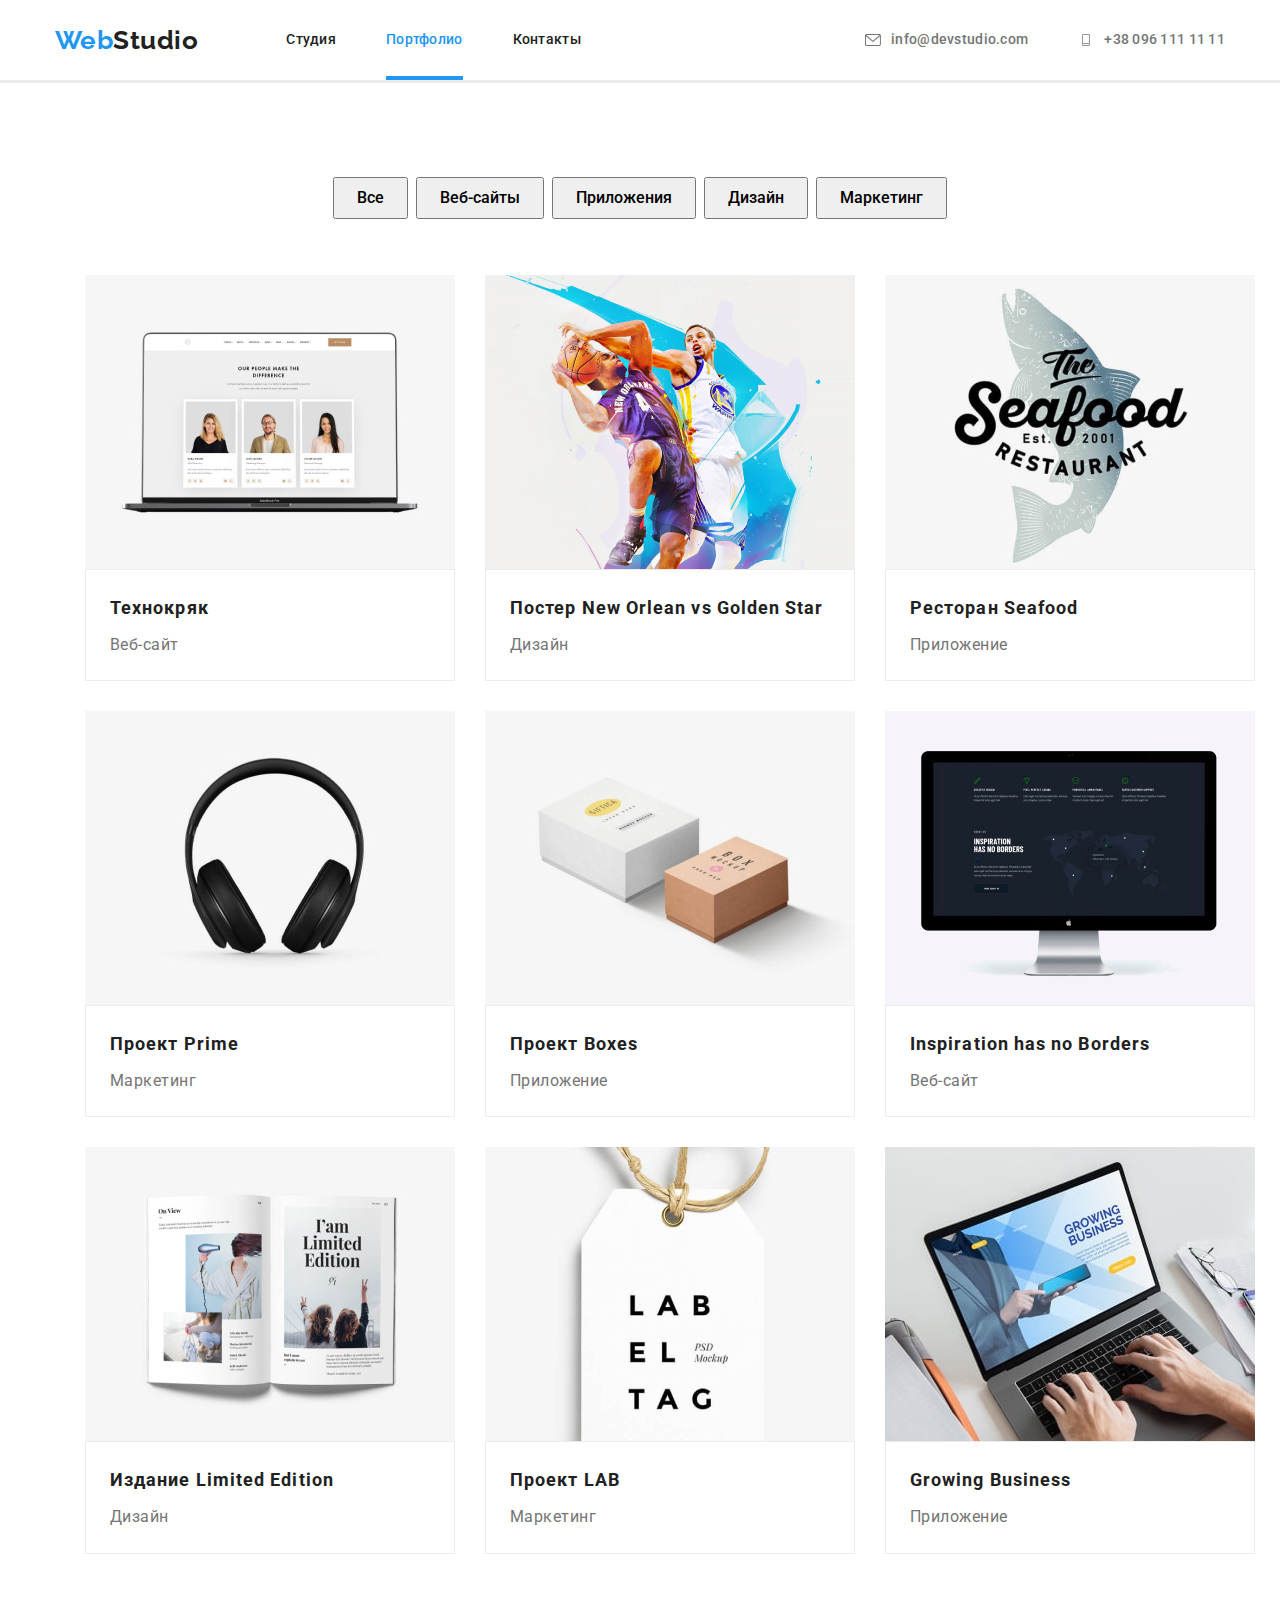
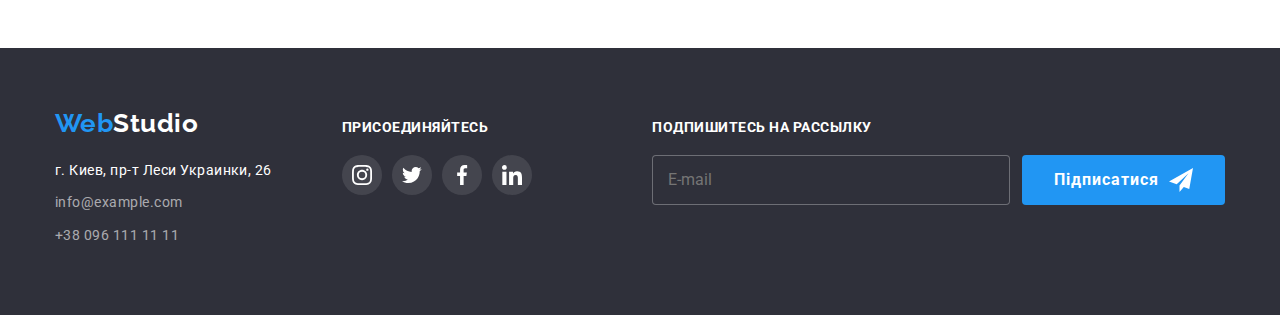
==== commit 435cc668: "fix6" ====
--- a/portfolio.html
+++ b/portfolio.html
@@ -18,7 +18,7 @@
 
 <body>
 
-    <header class="header">
+    <header class="header header__portfolio">
         <div class="container header__container">
     <div class="header__nav">
         <nav class="header__main-nav">
--- a/css/main.min.css
+++ b/css/main.min.css
@@ -1,2 +1,2 @@
-:root{--primary-text-color: #212121;--title-text-color: #757575;--accent-color: #2196F3;--hero-title-color: #ffffff;--background-hero-color: #2F303A;--transition: 250ms cubic-bezier(0.4, 0, 0.2, 1);--from-modal-color: rgba(33, 150, 243, 1)}.visually__hidden{position:absolute;width:1px;height:1px;margin:-1px;border:0;padding:0;white-space:normal;clip-path:inset(100%);clip:rect(0 0 0 0);overflow:hidden}h1,h2,h3,h4,p,ul{margin:0px;padding-left:0px}ul{list-style:none}a{text-decoration:none}img{display:block;max-width:100%;height:auto}.p{font-size:16px;line-height:1.9}.container{width:100%;padding-left:15px;padding-right:15px;margin:0 auto}@media screen and (min-width: 480px){.container{width:480px}}@media screen and (min-width: 768px){.container{width:768px}}@media screen and (min-width: 1200px){.container{width:1200px}}body{background-color:var(--hero-title-color);color:var(--title-text-color);font-family:"Roboto",sans-serif;font-style:normal;font-weight:400;letter-spacing:0.03em}.section{padding-bottom:60px;padding-top:60px}@media (min-width: 1200px){.section{padding-bottom:94px;padding-top:94px}}.section__title{text-align:center;margin-left:auto;margin-right:auto;margin-bottom:50px;color:var(--primary-text-color);font-weight:700;font-size:36px;line-height:1.16;text-align:center}.button{cursor:pointer;color:var(--primary-text-color);background-color:var(--accent-color);font-family:"Roboto",sans-serif;font-style:normal}.button-primary{margin-left:auto;margin-right:auto;display:flex;align-items:center;justify-content:center;border-radius:4px;padding:10px 32px;border:none;min-width:200px;color:var(--hero-title-color);background-color:var(--accent-color);cursor:pointer;font-family:inherit;font-style:normal;font-weight:700;font-size:16px;line-height:1.9;letter-spacing:0.06em;transition:background-color,var(--transition)}.button-primary:hover,.button-primary:focus{background-color:#188CE8}.btn-portfolio{cursor:pointer;font-family:inherit;font-style:normal;font-weight:500;font-size:16px;line-height:1.6;padding:6px 22px;transition-property:color, background-color, box-shadow;transition-duration:250ms;transition-timing-function:cubic-bezier(0.4, 0, 0.2, 1)}.btn-portfolio:hover,.btn-portfolio:focus{color:var(--hero-title-color);background-color:var(--accent-color);box-shadow:0px 3px 1px rgba(0,0,0,0.1),0px 1px 2px rgba(0,0,0,0.08),0px 2px 2px rgba(0,0,0,0.12);border-radius:4px}.menu-btn{margin-left:auto;display:flex;align-items:center;justify-content:center;width:40px;height:40px;padding:0;background-color:transparent;border:none;cursor:pointer}@media (min-width: 768px){.menu-btn{display:none}}.menu-btn.is-open{position:fixed;top:8px;right:15px;z-index:10}.icon-open{opacity:1}.menu-btn.is-open .icon-open{opacity:0}.icon-close{opacity:0}.icon-close:hover,.icon-close:focus{fill:var(--accent-color)}.menu-btn.is-open .icon-close{opacity:1}.mobile-menu{position:fixed;top:0;left:0;z-index:9;transform:translateX(100%);display:flex;flex-direction:column;padding:48px 40px;width:100vw;height:100vh;background-color:#fff;transition:transform 400ms ease-in}@media (min-width: 768px){.mobile-menu{display:none}}.mobile-menu.is-open{transform:translateX(0)}.mobile-menu-link{color:currentColor}.mobile-menu-nav{margin-bottom:auto;font-family:"Roboto";font-weight:500;font-size:40px;line-height:47px;letter-spacing:0.02em;color:#212121}.mobile-menu-nav .mobile-menu-item:not(:last-child){margin-bottom:32px}.mobile-menu-nav .curent{color:var(--accent-color)}.mobile-menu-contacts{margin-bottom:64px;font-family:"Roboto";font-weight:500;font-size:24px;line-height:28px;letter-spacing:0.02em;color:#757575}.mobile-menu-contacts .mobile-menu-item:not(:last-child){margin-bottom:32px}.mobile-menu-contacts .mobile-menu-item:first-child .mobile-menu-link{color:var(--accent-color)}@media screen and (min-width: 480px){.mobile-menu-contacts .mobile-menu-item:first-child .mobile-menu-link{font-size:34px}}.mobile-menu-socials{display:flex;flex-wrap:wrap;gap:10px;font-family:"Roboto";font-weight:500;font-size:18px;line-height:22px;letter-spacing:0.02em;color:#2196f3}.mobile-menu-socials .mobile-menu-social:not(:last-child){padding-right:10px;border-right:1px solid rgba(33,33,33,0.2)}.modal{max-width:450px;min-height:609px;width:100%;left:50%;top:50%;position:absolute;background-color:var(--hero-title-color);transform:translate(-50%, -50%);transition:transform 500ms linear;border-radius:4px;box-shadow:rgba(0,0,0,0.1)}@media (min-width: 1200px){.modal{max-width:528px;min-height:581px}}.backdrop.is-hidden .modal{transform:translate(-50%, -50%) scale(0) rotate(45deg)}.button-modal{position:absolute;right:8px;top:8px;border-radius:50% 50%;border-color:rgba(0,0,0,0.1);background-color:transparent;display:flex;align-items:center;justify-content:center;width:30px;height:30px;transition:fill var(--transition);cursor:pointer}.modal-title{text-align:center;color:var(--primary-text-color);font-weight:700;font-size:20px;line-height:1.15;text-align:center;letter-spacing:0.03em;margin-left:40px;margin-right:40px;margin-bottom:12px;padding-top:40px}.backdrop{width:100%;height:100%;position:fixed;background-color:rgba(0,0,0,0.2);z-index:999;opacity:1;top:0;left:0;transition:opacity 500ms linear,visibility 500ms linear}.is-hidden{opacity:0;visibility:hidden;pointer-events:none}.close-svg{width:18px;height:18px;cursor:pointer;transition:fill var(--transition)}.button-modal:hover .close-svg,.button-modal:focus .close-svg{fill:var(--accent-color)}@media (max-width: 767.98px){.header{padding-top:10px;padding-bottom:10px}}@media (min-width: 768px){.header .logo{margin-right:88px}}.header__container{display:flex;align-items:center;justify-content:space-between}@media (min-width: 768px){.header__nav{width:100%;display:flex;align-items:center}}.header__main-nav{display:flex;align-items:center}.web{color:var(--accent-color);font-family:Raleway, sans-serif;font-weight:700;font-size:26px;line-height:1.19;margin-top:24px}.logo{color:var(--primary-text-color);font-family:Raleway, sans-serif;font-weight:700;font-size:26px;line-height:1.19;transition:color,var(--transition)}.logo:hover{color:var(--accent-color)}.site__nav-linc{color:var(--primary-text-color);font-weight:500;font-size:14px;line-height:1.14;letter-spacing:0.02em;transition:color,var(--transition);padding-bottom:32px;padding-top:32px;position:relative;display:flex;align-items:center}.site__nav-linc:hover,.site__nav-linc:focus{color:var(--accent-color)}.site__nav{display:flex;padding:0}@media (max-width: 767.98px){.site__nav{display:none}}@media (min-width: 768px){.site__nav-item:not(:last-child){margin-right:50px}}.site__nav .linc.curent{color:var(--accent-color)}.link{margin-bottom:9px;display:block;transition:color,var(--transition)}.linc.portfolio::after{content:"";display:block;position:absolute;background-color:var(--accent-color);width:78px;height:4px;margin-top:28px;bottom:0}.linc.curent::after{content:"";display:block;position:absolute;background-color:var(--accent-color);width:100%;height:4px;bottom:0;left:0}.contact{margin-left:auto}@media (max-width: 767.98px){.contact{display:none}}@media (min-width: 1200px){.contact{display:flex;align-items:center}}@media (min-width: 768px) and (max-width: 1199.98px){.contact__item:not(:last-child){margin-bottom:10px}}@media (min-width: 1200px){.contact__item:not(:last-child){margin-right:50px}}.contact__icon{margin-right:10px;fill:var(--title-text-color);transition:fill,var(--transition)}.contact__link:hover .contact__icon{fill:var(--accent-color)}.contact__link:focus .contact__icon{fill:var(--accent-color)}.contact__link{display:flex;align-items:center;font-size:12px;line-height:1.16;color:var(--title-text-color);font-weight:500;letter-spacing:0.02em;transition:color,var(--transition)}@media (min-width: 1200px){.contact__link{font-size:14px;line-height:1.14}}.contact__link:hover,.contact__link:focus{color:var(--accent-color)}.contact-num{display:block;transition:color,var(--transition)}.link,.contact-num{color:rgba(255,255,255,0.6);font-style:normal}.link:hover,.contact-num:hover{color:var(--accent-color)}.link:focus,.contact-num:focus{color:var(--accent-color)}address{font-size:14px;line-height:1.7}.location{margin-bottom:9px;display:block;color:var(--hero-title-color);font-family:"Roboto",sans-serif;font-style:normal}footer{background-color:var(--background-hero-color);padding-top:60px;padding-bottom:60px;margin:0 auto}.logo-footer{color:var(--hero-title-color);font-family:Raleway, sans-serif;font-weight:700;font-size:26px;line-height:1.19}.icons-footer{fill:var(--hero-title-color)}.footer-content{display:block;padding-bottom:20px}.ftr-title{text-transform:uppercase;font-weight:700;color:var(--hero-title-color);font-size:14px}.footer-icons{text-align:center;margin-bottom:60px}@media (max-width: 1199.98px){.ftr-cont{margin-bottom:60px;text-align:center}}@media (min-width: 1200px){.ftr-cont{margin-right:70px}}@media (min-width: 768px){.container-futer{flex-wrap:wrap;display:flex;align-items:baseline;justify-content:space-around}}.soc-list-ftr{display:flex;justify-self:auto;justify-content:center;align-items:center;padding-top:20px}.soc-item:not(:last-child){margin-right:10px}.soc-link-ftr{width:40px;height:40px;display:flex;justify-self:auto;justify-content:center;align-items:center;border-radius:50% 50%;background-color:rgba(255,255,255,0.1);transition:background-color,var(--transition)}.soc-link-ftr:hover,.soc-link-ftr:focus{background-color:#2196f3}.address{display:contents}.icons-footer{fill:var(--hero-title-color);transition:fill,var(--transition)}.icons-footer:hover{fill:var(--hero-title-color)}.soc-link-ftr:hover .icons-footer,.soc-link-ftr:focus .icons-footer{fill:var(--hero-title-color)}.portfolio-wraper{position:relative;overflow:hidden}.portfolio-text{position:absolute;top:0;left:0;width:100%;height:100%;color:var(--hero-title-color);background-color:rgba(33,150,243,0.9);transform:translateY(100%);transition:transform var(--transition);padding:63px 24px;font-size:18px;line-height:1.7;letter-spacing:0.06em}.portfolio-link:hover .portfolio-text,.portfolio-link:focus .portfolio-text{transform:translateY(0)}.header__portfolio{border-bottom:solid #ECECEC}.img-portfolio{display:block}.card-text{padding:20px 24px;border:1px solid #ECECEC;flex-grow:1}.title-portfolio{margin-bottom:4px;color:var(--primary-text-color);font-weight:700;font-size:18px;line-height:2;letter-spacing:0.06em;flex-grow:1}.portfolio-link{display:block;transition:box-shadow var(--transition)}.portfolio-link:hover,.portfolio-link:focus{box-shadow:0px 1px 1px rgba(0,0,0,0.12),0px 4px 4px rgba(0,0,0,0.06),1px 4px 6px rgba(0,0,0,0.16)}.title-work{line-height:1.9;color:var(--title-text-color);font-family:Roboto, sans-serif;font-style:normal;font-weight:400;letter-spacing:0.03em}.section-filters{padding-top:100px;padding-bottom:94px}.ftr-content{margin-left:30px;margin-bottom:30px}@media (max-width: 767.98px){.ftr-content{flex-basis:calc((100% - 90px) / 1)}}@media (min-width: 768px){.ftr-content{flex-basis:calc((100% - 90px) / 2)}}@media (min-width: 1200px){.ftr-content{flex-basis:calc((100% - 90px) / 3)}}.filters-content{display:flex;flex-wrap:wrap;padding-left:0;margin-right:-30px;margin-right:-30px;flex-grow:1}.filters{display:flex;margin-bottom:56px}@media (max-width: 767.98px){.filters{flex-wrap:wrap}}@media (min-width: 768px){.filters{justify-content:center}}@media (min-width: 1200px){.filters{justify-content:center}}.filters>li:not(:last-child){margin-right:8px}@media (max-width: 767.98px){.filters-items{margin-bottom:15px}}.group-list{display:flex;flex-direction:column;justify-content:center;flex-wrap:wrap;margin-left:-30px;margin-top:-30px}@media (max-width: 767.98px){.group-list{flex-direction:row}}@media (min-width: 768px){.group-list{flex-direction:row}}.group-item{display:flex;margin-top:30px;margin-left:30px}@media (max-width: 767.98px){.group-item{width:calc(100% / 2 - 30px)}}@media (min-width: 768px){.group-item{width:calc(100% / 3 - 30px)}}@media (min-width: 1200px){.group-item{width:calc(100% / 6 - 30px)}}.group-link{width:100%;height:92px;display:flex;border:1px solid #afb1b8;border-radius:4px;align-items:center;justify-content:center;fill:#afb1b8;transition:fill,var(--transition)}.group-link:hover,.group-link:focus{border-color:var(--accent-color);fill:var(--accent-color)}.group{width:106px;height:60px}@media (max-width: 1199.98px){.sub-container{text-align:center}}@media (min-width: 1200px){.sub-container{margin-left:auto}}.subscribe-icon{text-align:center;margin-left:10px;fill:var(--hero-title-color)}@media (min-width: 1200px){.subscribe-form{display:flex;align-items:center}}.sub-text{text-transform:uppercase;font-weight:700;color:#ffffff;font-size:14px;margin-bottom:20px}.subscribe-input{width:100%;max-width:450px;padding-left:15px;padding-bottom:15px;padding-top:15px;background-color:var(--background-hero-color);border:1px solid rgba(255,255,255,0.3);border-radius:4px;color:var(--hero-title-color)}@media (min-width: 768px){.subscribe-input{width:450px}}@media (max-width: 1199.98px){.subscribe-input{margin-bottom:20px}}@media (min-width: 1200px){.subscribe-input{width:358px;margin-right:12px}}.form-wrapers{margin-bottom:20px}.form{display:flex;flex-direction:column;margin-left:40px;margin-right:40px}.form-label-checkbox{display:flex;align-items:center;justify-content:center;margin-bottom:10px;font-size:14px;margin-bottom:30px}.form-label{display:flex;flex-direction:column;font-size:12px;line-height:1.16;letter-spacing:0.01em}.form-label:not(:last-child){margin-bottom:10px}.form-link{color:var(--accent-color);border-bottom:1px solid var(--accent-color)}.form-input{padding:12px;width:100%;border:1px solid var(--title-text-color);border-radius:4px;height:40px;transition:fill var(--transition)}.form-input:hover,.form-input:focus{border:1px solid var(--from-modal-color)}.form-text{margin-bottom:5px}.check-text{font-size:12px;line-height:1.17;letter-spacing:0.03em}@media (min-width: 1200px){.check-text{font-size:14px;line-height:1.7}}.form-textarea{height:120px;resize:none}.form-textarea::placeholder{color:rgba(117,117,117,0.5)}.form-icon-wrap{position:relative}.form-checkbox{width:16px;height:15px;border:2px solid var(--title-text-color);margin-right:10px;border-radius:4px}.form-check-input:hover+.form-checkbox,.form-check-input:focus+.form-checkbox{border:1px solid var(--from-modal-color)}.form-check-input:checked+.form-checkbox{background-color:var(--from-modal-color);border:1px solid var(--from-modal-color)}.form-icon-wrap .form-input{padding-left:40px}.form-icon{position:absolute;left:10px;top:50%;transform:translateY(-50%);fill:#212121;transition:fill var(--transition)}.form-input:hover+.form-icon,.form-input:focus+.form-icon{fill:var(--from-modal-color)}.soc-list{display:flex;justify-self:auto;justify-content:center;align-items:center;padding:0px;padding:0px 0px 30px 0px;margin-top:16px}.soc-item:not(:last-child){margin-right:10px}.soc-link{width:40px;height:40px;display:flex;justify-self:auto;justify-content:center;align-items:center;border-radius:50% 50%;transition:background-color,var(--transition)}.soc-link:hover,.soc-link:focus{background-color:#2196F3}.icons{fill:#AFB1B8;transition:fill,var(--transition)}.icons:hover{fill:var(--hero-title-color)}.soc-link:hover .icons,.soc-link:focus .icons{fill:var(--hero-title-color)}.section-team{padding-top:94px;padding-bottom:94px;background-color:#F5F4FA;margin:0 auto}.comand-cards{padding-top:30px;background-color:#ffffff}.comand-bloc{border:1px solid #AFB1B8;box-shadow:0px 10px 10px -5px #000}@media (min-width: 1200px){.comand{display:flex;justify-content:flex-start;padding:0}}.comand-name,.profession{text-align:center}.section__hero{padding-top:118px;padding-bottom:118px;background-color:var(--background-hero-color);background-image:linear-gradient(rgba(47,48,58,0.4), rgba(47,48,58,0.4)),url(../images/herofon-sm.jpg);background-repeat:no-repeat;background-size:cover}@media (min-width: 1200px){.section__hero{padding-top:200px;padding-bottom:200px;max-width:1600рх;margin:0 auto;background-image:linear-gradient(rgba(47,48,58,0.4), rgba(47,48,58,0.4)),url(../images/herofon.jpg)}}.hero__block{display:flow-root}.hero__title{display:block;margin-right:auto;margin-left:auto;max-width:360px;margin-bottom:30px;color:var(--hero-title-color);font-weight:900;font-size:26px;line-height:1.36;text-align:center;letter-spacing:0.06em;text-transform:uppercase}@media (min-width: 1200px){.hero__title{max-width:696px;font-size:44px}}.images{display:flex;justify-content:flex-start;padding:0;flex-wrap:wrap;margin-top:-30px;margin-left:-30px}.img__work{position:relative;flex-basis:calc(100% / 3 - 30px);margin-top:30px;margin-left:30px}.img__text{position:absolute;background-color:rgba(47,48,58,0.8);color:var(--hero-title-color);width:100%;text-align:center;padding-top:27px;padding-bottom:27px;bottom:0;left:0}@media (max-width: 767.98px){.work__section{display:none}}@media (min-width: 768px) and (max-width: 1199.98px){.work__section{display:none}}.icon__qualitis{background-color:#F5F4FA;margin-bottom:30px;border-radius:4px;display:flex;justify-content:center;align-items:center;height:120px}.feature .title{margin-bottom:10px;color:var(--primary-text-color);font-weight:700;font-size:14px;line-height:1.14;text-transform:uppercase}@media (max-width: 767.98px){.feature .title{text-align:center}}.description{font-size:14px;line-height:1.7}.feature{display:flex;flex-direction:column;justify-content:center;flex-wrap:wrap;margin-left:-30px;margin-top:-30px}@media (min-width: 768px){.feature{flex-direction:row}}.feature__item{margin-top:30px;margin-left:30px}@media (min-width: 768px){.feature__item{width:calc(100% / 2 - 30px)}}@media (min-width: 1200px){.feature__item{width:calc(100% / 4 - 30px)}}.comand-teem{display:block}.comand-name{margin-bottom:10px;color:var(--primary-text-color);font-weight:500;font-size:16px;line-height:1.18}.profession{font-size:16px;line-height:1.18}.comand{display:flex;flex-direction:column;justify-content:center;flex-wrap:wrap;margin-left:-30px;margin-top:-30px}@media (min-width: 768px){.comand{flex-direction:row}}.comand-bloc{margin-top:30px;margin-left:30px}@media (min-width: 768px){.comand-bloc{width:calc(100% / 2 - 30px)}}@media (min-width: 1200px){.comand-bloc{width:calc(100% / 4 - 30px)}}
+:root{--primary-text-color: #212121;--title-text-color: #757575;--accent-color: #2196F3;--hero-title-color: #ffffff;--background-hero-color: #2F303A;--transition: 250ms cubic-bezier(0.4, 0, 0.2, 1);--from-modal-color: rgba(33, 150, 243, 1)}.visually__hidden{position:absolute;width:1px;height:1px;margin:-1px;border:0;padding:0;white-space:normal;clip-path:inset(100%);clip:rect(0 0 0 0);overflow:hidden}h1,h2,h3,h4,p,ul{margin:0px;padding-left:0px}ul{list-style:none}a{text-decoration:none}img{display:block;max-width:100%;height:auto}.p{font-size:16px;line-height:1.9}.container{width:100%;padding-left:15px;padding-right:15px;margin:0 auto}@media screen and (min-width: 480px){.container{width:480px}}@media screen and (min-width: 768px){.container{width:768px}}@media screen and (min-width: 1200px){.container{width:1200px}}body{background-color:var(--hero-title-color);color:var(--title-text-color);font-family:"Roboto",sans-serif;font-style:normal;font-weight:400;letter-spacing:0.03em}.section{padding-bottom:60px;padding-top:60px}@media (min-width: 1200px){.section{padding-bottom:94px;padding-top:94px}}.section__title{text-align:center;margin-left:auto;margin-right:auto;margin-bottom:30px;color:var(--primary-text-color);font-weight:700;font-size:28px;line-height:1.16;text-align:center}@media (min-width: 768px){.section__title{font-size:28px}}@media (min-width: 1200px){.section__title{font-size:36px;margin-bottom:50px}}.button{cursor:pointer;color:var(--primary-text-color);background-color:var(--accent-color);font-family:"Roboto",sans-serif;font-style:normal}.button-primary{margin-left:auto;margin-right:auto;display:flex;align-items:center;justify-content:center;border-radius:4px;padding:10px 32px;border:none;min-width:200px;color:var(--hero-title-color);background-color:var(--accent-color);cursor:pointer;font-family:inherit;font-style:normal;font-weight:700;font-size:16px;line-height:1.9;letter-spacing:0.06em;transition:background-color,var(--transition)}.button-primary:hover,.button-primary:focus{background-color:#188CE8}.btn-portfolio{cursor:pointer;font-family:inherit;font-style:normal;font-weight:500;font-size:16px;line-height:1.6;padding:6px 22px;transition-property:color, background-color, box-shadow;transition-duration:250ms;transition-timing-function:cubic-bezier(0.4, 0, 0.2, 1)}.btn-portfolio:hover,.btn-portfolio:focus{color:var(--hero-title-color);background-color:var(--accent-color);box-shadow:0px 3px 1px rgba(0,0,0,0.1),0px 1px 2px rgba(0,0,0,0.08),0px 2px 2px rgba(0,0,0,0.12);border-radius:4px}.menu-btn{margin-left:auto;display:flex;align-items:center;justify-content:center;width:40px;height:40px;padding:0;background-color:transparent;border:none;cursor:pointer}@media (min-width: 768px){.menu-btn{display:none}}.menu-btn.is-open{position:fixed;top:8px;right:15px;z-index:10}.icon-open{opacity:1}.menu-btn.is-open .icon-open{opacity:0}.icon-close{opacity:0}.icon-close:hover,.icon-close:focus{fill:var(--accent-color)}.menu-btn.is-open .icon-close{opacity:1}.mobile-menu{position:fixed;top:0;left:0;z-index:9;transform:translateX(100%);display:flex;flex-direction:column;padding:48px 40px;width:100vw;height:100vh;background-color:#fff;transition:transform 400ms ease-in}@media (min-width: 768px){.mobile-menu{display:none}}.mobile-menu.is-open{transform:translateX(0)}.mobile-menu-link{color:currentColor}.mobile-menu-nav{margin-bottom:auto;font-family:"Roboto";font-weight:500;font-size:40px;line-height:47px;letter-spacing:0.02em;color:#212121}.mobile-menu-nav .mobile-menu-item:not(:last-child){margin-bottom:32px}.mobile-menu-nav .curent{color:var(--accent-color)}.mobile-menu-contacts{margin-bottom:64px;font-family:"Roboto";font-weight:500;font-size:24px;line-height:28px;letter-spacing:0.02em;color:#757575}.mobile-menu-contacts .mobile-menu-item:not(:last-child){margin-bottom:32px}.mobile-menu-contacts .mobile-menu-item:first-child .mobile-menu-link{color:var(--accent-color)}@media screen and (min-width: 480px){.mobile-menu-contacts .mobile-menu-item:first-child .mobile-menu-link{font-size:34px}}.mobile-menu-socials{display:flex;flex-wrap:wrap;gap:10px;font-family:"Roboto";font-weight:500;font-size:18px;line-height:22px;letter-spacing:0.02em;color:#2196f3}.mobile-menu-socials .mobile-menu-social:not(:last-child){padding-right:10px;border-right:1px solid rgba(33,33,33,0.2)}.modal{max-width:450px;min-height:609px;width:100%;left:50%;top:50%;position:absolute;background-color:var(--hero-title-color);transform:translate(-50%, -50%);transition:transform 500ms linear;border-radius:4px;box-shadow:rgba(0,0,0,0.1)}@media (min-width: 1200px){.modal{max-width:528px;min-height:581px}}.backdrop.is-hidden .modal{transform:translate(-50%, -50%) scale(0) rotate(45deg)}.button-modal{position:absolute;right:8px;top:8px;border-radius:50% 50%;border-color:rgba(0,0,0,0.1);background-color:transparent;display:flex;align-items:center;justify-content:center;width:30px;height:30px;transition:fill var(--transition);cursor:pointer}.modal-title{text-align:center;color:var(--primary-text-color);font-weight:700;font-size:20px;line-height:1.15;text-align:center;letter-spacing:0.03em;margin-left:40px;margin-right:40px;margin-bottom:12px;padding-top:40px}.backdrop{width:100%;height:100%;position:fixed;background-color:rgba(0,0,0,0.2);z-index:999;opacity:1;top:0;left:0;transition:opacity 500ms linear,visibility 500ms linear}.is-hidden{opacity:0;visibility:hidden;pointer-events:none}.close-svg{width:18px;height:18px;cursor:pointer;transition:fill var(--transition)}.button-modal:hover .close-svg,.button-modal:focus .close-svg{fill:var(--accent-color)}@media (max-width: 767.98px){.header{padding-top:10px;padding-bottom:10px}}@media (min-width: 768px){.header .logo{margin-right:88px}}.header__container{display:flex;align-items:center;justify-content:space-between}@media (min-width: 768px){.header__nav{width:100%;display:flex;align-items:center}}.header__main-nav{display:flex;align-items:center}.web{color:var(--accent-color);font-family:Raleway, sans-serif;font-weight:700;font-size:26px;line-height:1.19;margin-top:24px}.logo{color:var(--primary-text-color);font-family:Raleway, sans-serif;font-weight:700;font-size:26px;line-height:1.19;transition:color,var(--transition)}.logo:hover{color:var(--accent-color)}.site__nav-linc{color:var(--primary-text-color);font-weight:500;font-size:14px;line-height:1.14;letter-spacing:0.02em;transition:color,var(--transition);padding-bottom:32px;padding-top:32px;position:relative;display:flex;align-items:center}.site__nav-linc:hover,.site__nav-linc:focus{color:var(--accent-color)}.site__nav{display:flex;padding:0}@media (max-width: 767.98px){.site__nav{display:none}}@media (min-width: 768px){.site__nav-item:not(:last-child){margin-right:50px}}.site__nav .linc.curent{color:var(--accent-color)}.link{margin-bottom:9px;display:block;transition:color,var(--transition)}.linc.portfolio::after{content:"";display:block;position:absolute;background-color:var(--accent-color);width:78px;height:4px;margin-top:28px;bottom:0}.linc.curent::after{content:"";display:block;position:absolute;background-color:var(--accent-color);width:100%;height:4px;bottom:0;left:0}.contact{margin-left:auto}@media (max-width: 767.98px){.contact{display:none}}@media (min-width: 1200px){.contact{display:flex;align-items:center}}@media (min-width: 768px) and (max-width: 1199.98px){.contact__item:not(:last-child){margin-bottom:10px}}@media (min-width: 1200px){.contact__item:not(:last-child){margin-right:50px}}.contact__icon{margin-right:10px;fill:var(--title-text-color);transition:fill,var(--transition)}.contact__link:hover .contact__icon{fill:var(--accent-color)}.contact__link:focus .contact__icon{fill:var(--accent-color)}.contact__link{display:flex;align-items:center;font-size:12px;line-height:1.16;color:var(--title-text-color);font-weight:500;letter-spacing:0.02em;transition:color,var(--transition)}@media (min-width: 1200px){.contact__link{font-size:14px;line-height:1.14}}.contact__link:hover,.contact__link:focus{color:var(--accent-color)}.contact-num{display:block;transition:color,var(--transition)}.link,.contact-num{color:rgba(255,255,255,0.6);font-style:normal}.link:hover,.contact-num:hover{color:var(--accent-color)}.link:focus,.contact-num:focus{color:var(--accent-color)}address{font-size:14px;line-height:1.7}.location{margin-bottom:9px;display:block;color:var(--hero-title-color);font-family:"Roboto",sans-serif;font-style:normal}footer{background-color:var(--background-hero-color);padding-top:60px;padding-bottom:60px;margin:0 auto}.logo-footer{color:var(--hero-title-color);font-family:Raleway, sans-serif;font-weight:700;font-size:26px;line-height:1.19}.icons-footer{fill:var(--hero-title-color)}.footer-content{display:block;padding-bottom:20px}.ftr-title{text-transform:uppercase;font-weight:700;color:var(--hero-title-color);font-size:14px}.footer-icons{margin-bottom:60px}@media (max-width: 1199.98px){.footer-icons{text-align:center}}@media (max-width: 1199.98px){.ftr-cont{margin-bottom:60px;text-align:center}}@media (min-width: 1200px){.ftr-cont{margin-right:70px}}@media (min-width: 768px){.container-futer{flex-wrap:wrap;display:flex;align-items:baseline;justify-content:space-around}}.soc-list-ftr{display:flex;justify-self:auto;justify-content:center;align-items:center;padding-top:20px}.soc-item:not(:last-child){margin-right:10px}.soc-link-ftr{width:40px;height:40px;display:flex;justify-self:auto;justify-content:center;align-items:center;border-radius:50% 50%;background-color:rgba(255,255,255,0.1);transition:background-color,var(--transition)}.soc-link-ftr:hover,.soc-link-ftr:focus{background-color:#2196f3}.address{display:contents}.icons-footer{fill:var(--hero-title-color);transition:fill,var(--transition)}.icons-footer:hover{fill:var(--hero-title-color)}.soc-link-ftr:hover .icons-footer,.soc-link-ftr:focus .icons-footer{fill:var(--hero-title-color)}.portfolio-wraper{position:relative;overflow:hidden}.portfolio-text{position:absolute;top:0;left:0;width:100%;height:100%;color:var(--hero-title-color);background-color:rgba(33,150,243,0.9);transform:translateY(100%);transition:transform var(--transition);padding:63px 24px;font-size:18px;line-height:1.7;letter-spacing:0.06em}.portfolio-link:hover .portfolio-text,.portfolio-link:focus .portfolio-text{transform:translateY(0)}.header__portfolio{border-bottom:solid #ECECEC}.img-portfolio{display:block}.card-text{padding:20px 24px;border:1px solid #ECECEC;flex-grow:1}.title-portfolio{margin-bottom:4px;color:var(--primary-text-color);font-weight:700;font-size:18px;line-height:2;letter-spacing:0.06em;flex-grow:1}.portfolio-link{display:block;transition:box-shadow var(--transition);height:100%;display:flex;flex-direction:column}.portfolio-link:hover,.portfolio-link:focus{box-shadow:0px 1px 1px rgba(0,0,0,0.12),0px 4px 4px rgba(0,0,0,0.06),1px 4px 6px rgba(0,0,0,0.16)}.title-work{line-height:1.9;color:var(--title-text-color);font-family:Roboto, sans-serif;font-style:normal;font-weight:400;letter-spacing:0.03em}.section-filters{padding-top:60px;padding-bottom:60px}@media (min-width: 1200px){.section-filters{padding-top:94px;padding-bottom:94px}}.ftr-content{margin-left:30px;margin-bottom:30px}@media (max-width: 767.98px){.ftr-content{margin-bottom:30px;margin-left:0}}@media (min-width: 768px){.ftr-content{flex-basis:calc((100% - 90px) / 2)}}@media (min-width: 1200px){.ftr-content{flex-basis:calc((100% - 90px) / 3)}}.filters-content{display:flex;flex-wrap:wrap;padding-left:0;margin-right:-30px;margin-bottom:-30px}.filters{display:flex;margin-bottom:56px}@media (max-width: 767.98px){.filters{flex-wrap:wrap}}@media (min-width: 768px){.filters{justify-content:center}}@media (min-width: 1200px){.filters{justify-content:center}}.filters>li:not(:last-child){margin-right:8px}@media (max-width: 767.98px){.filters-items{margin-bottom:15px}}.group-list{display:flex;flex-direction:column;justify-content:center;flex-wrap:wrap;margin-left:-30px;margin-top:-30px}@media (max-width: 767.98px){.group-list{flex-direction:row}}@media (min-width: 768px){.group-list{flex-direction:row}}.group-item{display:flex;margin-top:30px;margin-left:30px}@media (max-width: 767.98px){.group-item{width:calc(100% / 2 - 30px)}}@media (min-width: 768px){.group-item{width:calc(100% / 3 - 30px)}}@media (min-width: 1200px){.group-item{width:calc(100% / 6 - 30px)}}.group-link{width:100%;height:92px;display:flex;border:1px solid #afb1b8;border-radius:4px;align-items:center;justify-content:center;fill:#afb1b8;transition:fill,var(--transition)}.group-link:hover,.group-link:focus{border-color:var(--accent-color);fill:var(--accent-color)}.group{width:106px;height:60px}@media (max-width: 1199.98px){.sub-container{text-align:center}}@media (min-width: 1200px){.sub-container{margin-left:auto}}.subscribe-icon{text-align:center;margin-left:10px;fill:var(--hero-title-color)}@media (min-width: 1200px){.subscribe-form{display:flex;align-items:center}}.sub-text{text-transform:uppercase;font-weight:700;color:#ffffff;font-size:14px;margin-bottom:20px}.subscribe-input{width:100%;max-width:450px;padding-left:15px;padding-bottom:15px;padding-top:15px;background-color:var(--background-hero-color);border:1px solid rgba(255,255,255,0.3);border-radius:4px;color:var(--hero-title-color)}@media (min-width: 768px){.subscribe-input{width:450px}}@media (max-width: 1199.98px){.subscribe-input{margin-bottom:20px}}@media (min-width: 1200px){.subscribe-input{width:358px;margin-right:12px}}.form-wrapers{margin-bottom:20px}.form{display:flex;flex-direction:column;margin-left:40px;margin-right:40px}.form-label-checkbox{display:flex;align-items:center;justify-content:center;margin-bottom:10px;font-size:14px;margin-bottom:30px}.form-label{display:flex;flex-direction:column;font-size:12px;line-height:1.16;letter-spacing:0.01em}.form-label:not(:last-child){margin-bottom:10px}.form-link{color:var(--accent-color);border-bottom:1px solid var(--accent-color)}.form-input{padding:12px;width:100%;border:1px solid rgba(33,33,33,0.2);border-radius:4px;height:40px;transition:fill var(--transition)}.form-input:hover,.form-input:focus{border:1px solid var(--from-modal-color)}.form-text{margin-bottom:5px}.check-text{font-size:12px;line-height:1.17;letter-spacing:0.03em}@media (min-width: 1200px){.check-text{font-size:14px;line-height:1.7}}.form-textarea{height:120px;resize:none}.form-textarea::placeholder{color:rgba(117,117,117,0.5)}.form-icon-wrap{position:relative}.form-checkbox{width:16px;height:15px;border:2px solid var(--title-text-color);margin-right:10px;border-radius:4px}.form-check-input:hover+.form-checkbox,.form-check-input:focus+.form-checkbox{border:1px solid var(--from-modal-color)}.form-check-input:checked+.form-checkbox{background-color:var(--from-modal-color);border:1px solid var(--from-modal-color)}.form-icon-wrap .form-input{padding-left:40px}.form-icon{position:absolute;left:10px;top:50%;transform:translateY(-50%);fill:#212121;transition:fill var(--transition)}.form-input:hover+.form-icon,.form-input:focus+.form-icon{fill:var(--from-modal-color)}.soc-list{display:flex;justify-self:auto;justify-content:center;align-items:center;padding:0px;padding:0px 0px 30px 0px;margin-top:16px}.soc-item:not(:last-child){margin-right:10px}.soc-link{width:40px;height:40px;display:flex;justify-self:auto;justify-content:center;align-items:center;border-radius:50% 50%;transition:background-color,var(--transition)}.soc-link:hover,.soc-link:focus{background-color:#2196F3}.icons{fill:#AFB1B8;transition:fill,var(--transition)}.icons:hover{fill:var(--hero-title-color)}.soc-link:hover .icons,.soc-link:focus .icons{fill:var(--hero-title-color)}.comand-cards{padding-top:30px;background-color:#ffffff}.comand-bloc{border:1px solid #AFB1B8;box-shadow:0px 1px 3px rgba(0,0,0,0.12),0px 1px 1px rgba(0,0,0,0.14),0px 2px 1px rgba(0,0,0,0.2)}@media (min-width: 1200px){.comand{display:flex;justify-content:flex-start;padding:0}}.comand-name,.profession{text-align:center}.section__hero{padding-top:118px;padding-bottom:118px;background-color:var(--background-hero-color);background-image:linear-gradient(rgba(47,48,58,0.4), rgba(47,48,58,0.4)),url(../images/herofon-sm.jpg);background-repeat:no-repeat;background-size:cover}@media (min-width: 1200px){.section__hero{padding-top:200px;padding-bottom:200px;max-width:1600рх;margin:0 auto;background-image:linear-gradient(rgba(47,48,58,0.4), rgba(47,48,58,0.4)),url(../images/herofon.jpg)}}.hero__block{display:flow-root}.hero__title{display:block;margin-right:auto;margin-left:auto;max-width:360px;margin-bottom:30px;color:var(--hero-title-color);font-weight:900;font-size:26px;line-height:1.36;text-align:center;letter-spacing:0.06em;text-transform:uppercase}@media (min-width: 1200px){.hero__title{max-width:696px;font-size:44px}}.images{display:flex;justify-content:flex-start;padding:0;flex-wrap:wrap;margin-top:-30px;margin-left:-30px}.img__work{position:relative;flex-basis:calc(100% / 3 - 30px);margin-top:30px;margin-left:30px}.img__text{position:absolute;background-color:rgba(47,48,58,0.8);color:var(--hero-title-color);width:100%;text-align:center;padding-top:27px;padding-bottom:27px;bottom:0;left:0}.work__section{padding-top:47px}@media (max-width: 1199.98px){.work__section{display:none}}@media (min-width: 1200px){.qualities{padding-bottom:47px}}.icon__qualitis{background-color:#F5F4FA;margin-bottom:30px;border-radius:4px;display:flex;justify-content:center;align-items:center;height:120px}.feature .title{margin-bottom:10px;color:var(--primary-text-color);font-weight:700;font-size:14px;line-height:1.14;text-transform:uppercase}@media (max-width: 767.98px){.feature .title{text-align:center}}.description{font-size:14px;line-height:1.7}.feature{display:flex;flex-direction:column;justify-content:center;flex-wrap:wrap;margin-left:-30px;margin-top:-30px}@media (min-width: 768px){.feature{flex-direction:row}}.feature__item{margin-top:30px;margin-left:30px}@media (min-width: 768px){.feature__item{width:calc(100% / 2 - 30px)}}@media (min-width: 1200px){.feature__item{width:calc(100% / 4 - 30px)}}.comand-teem{display:block}.comand-name{margin-bottom:10px;color:var(--primary-text-color);font-weight:500;font-size:16px;line-height:1.18}.profession{font-size:16px;line-height:1.18}.comand{display:flex;flex-direction:column;justify-content:center;flex-wrap:wrap;margin-left:-30px;margin-top:-30px}@media (min-width: 768px){.comand{flex-direction:row}}.comand-bloc{margin-top:30px;margin-left:30px}@media (min-width: 768px){.comand-bloc{width:calc(100% / 2 - 30px)}}@media (min-width: 1200px){.comand-bloc{width:calc(100% / 4 - 30px)}}.section-team{background-color:#f5f4fa}
 /*# sourceMappingURL=main.min.css.map */